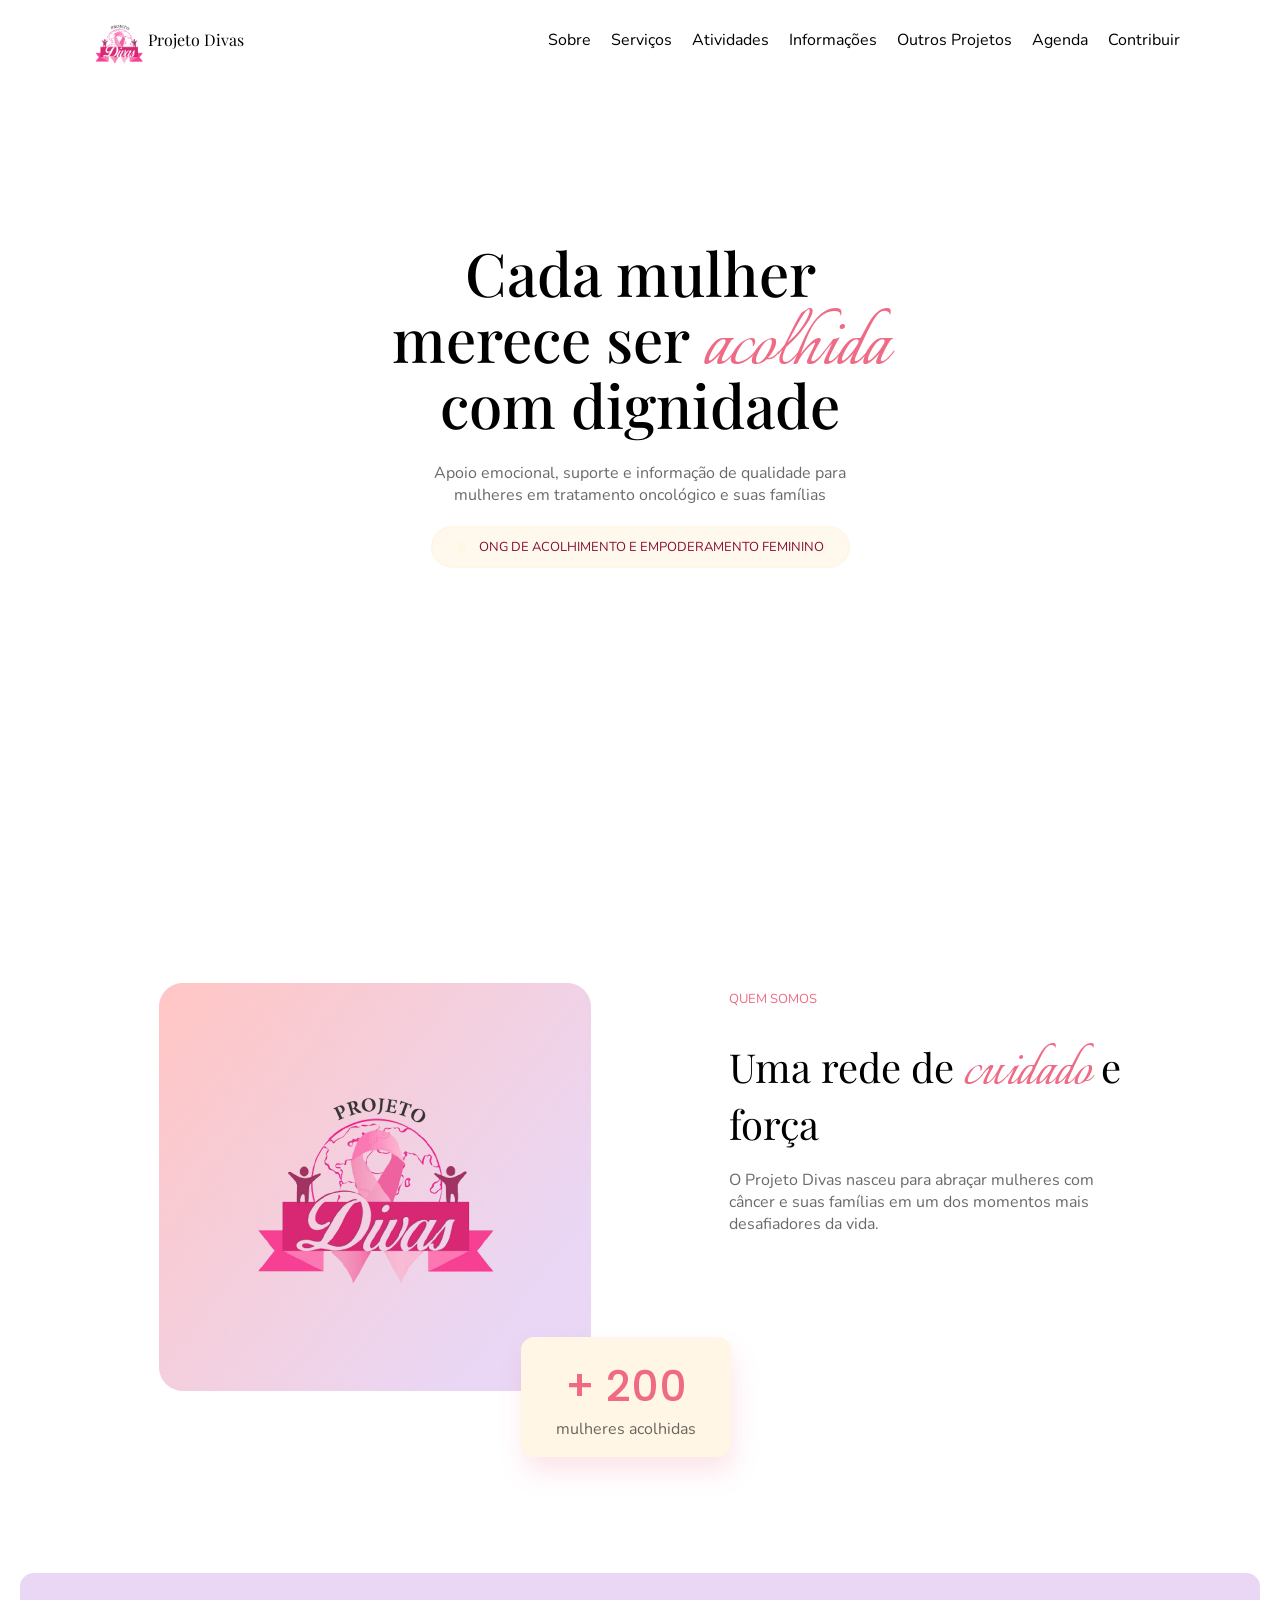
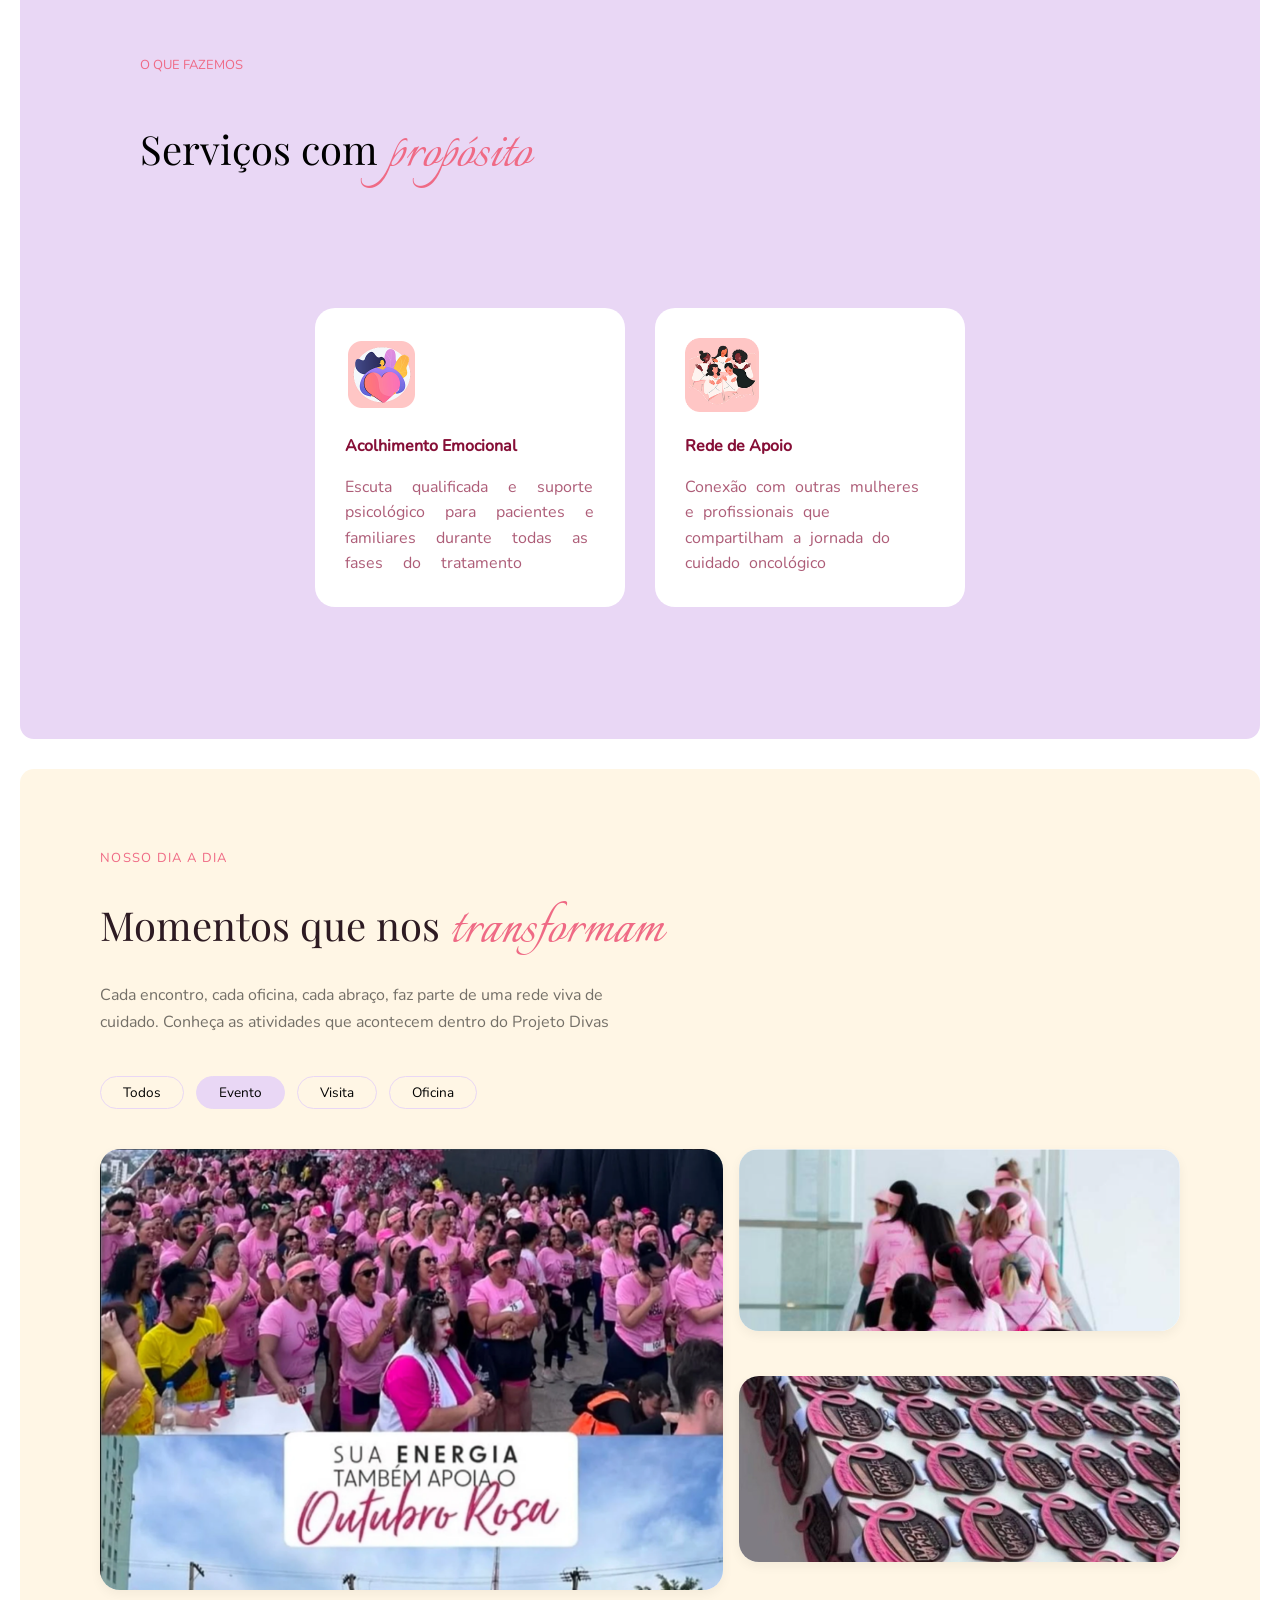
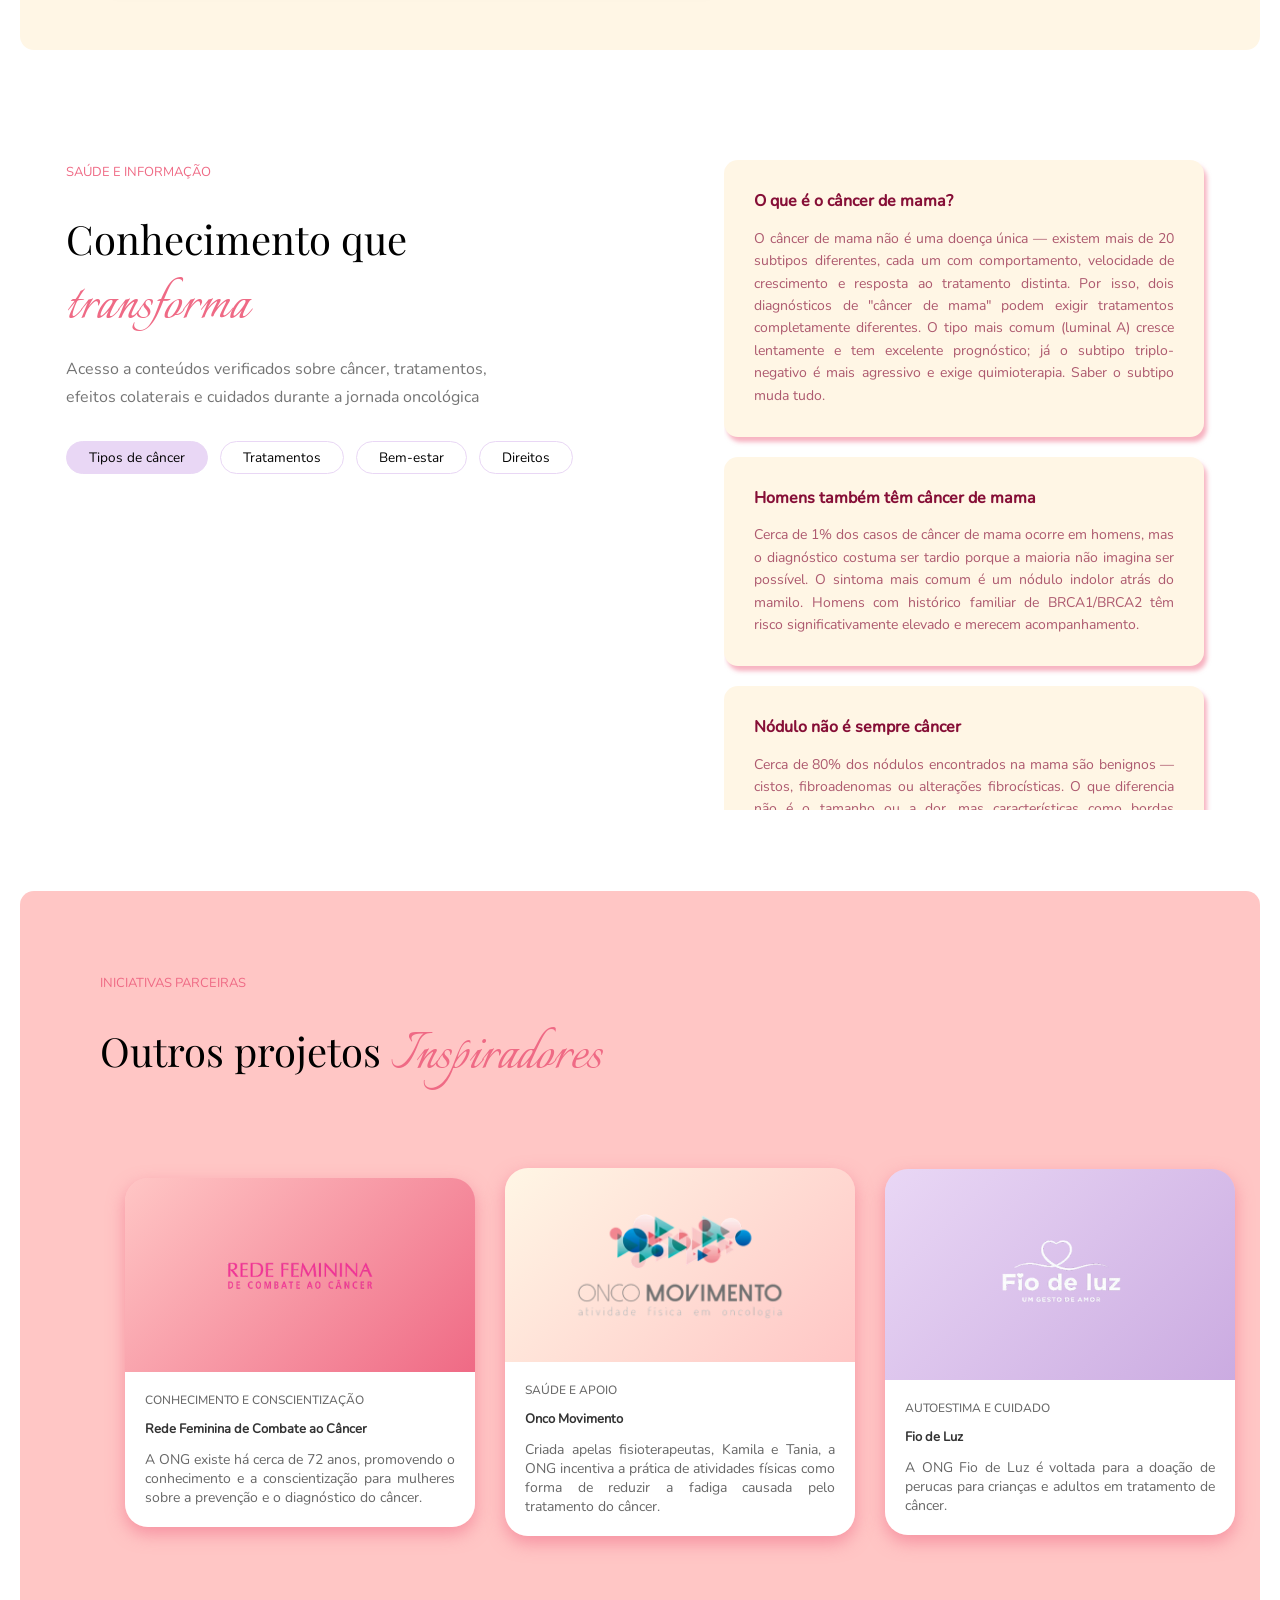
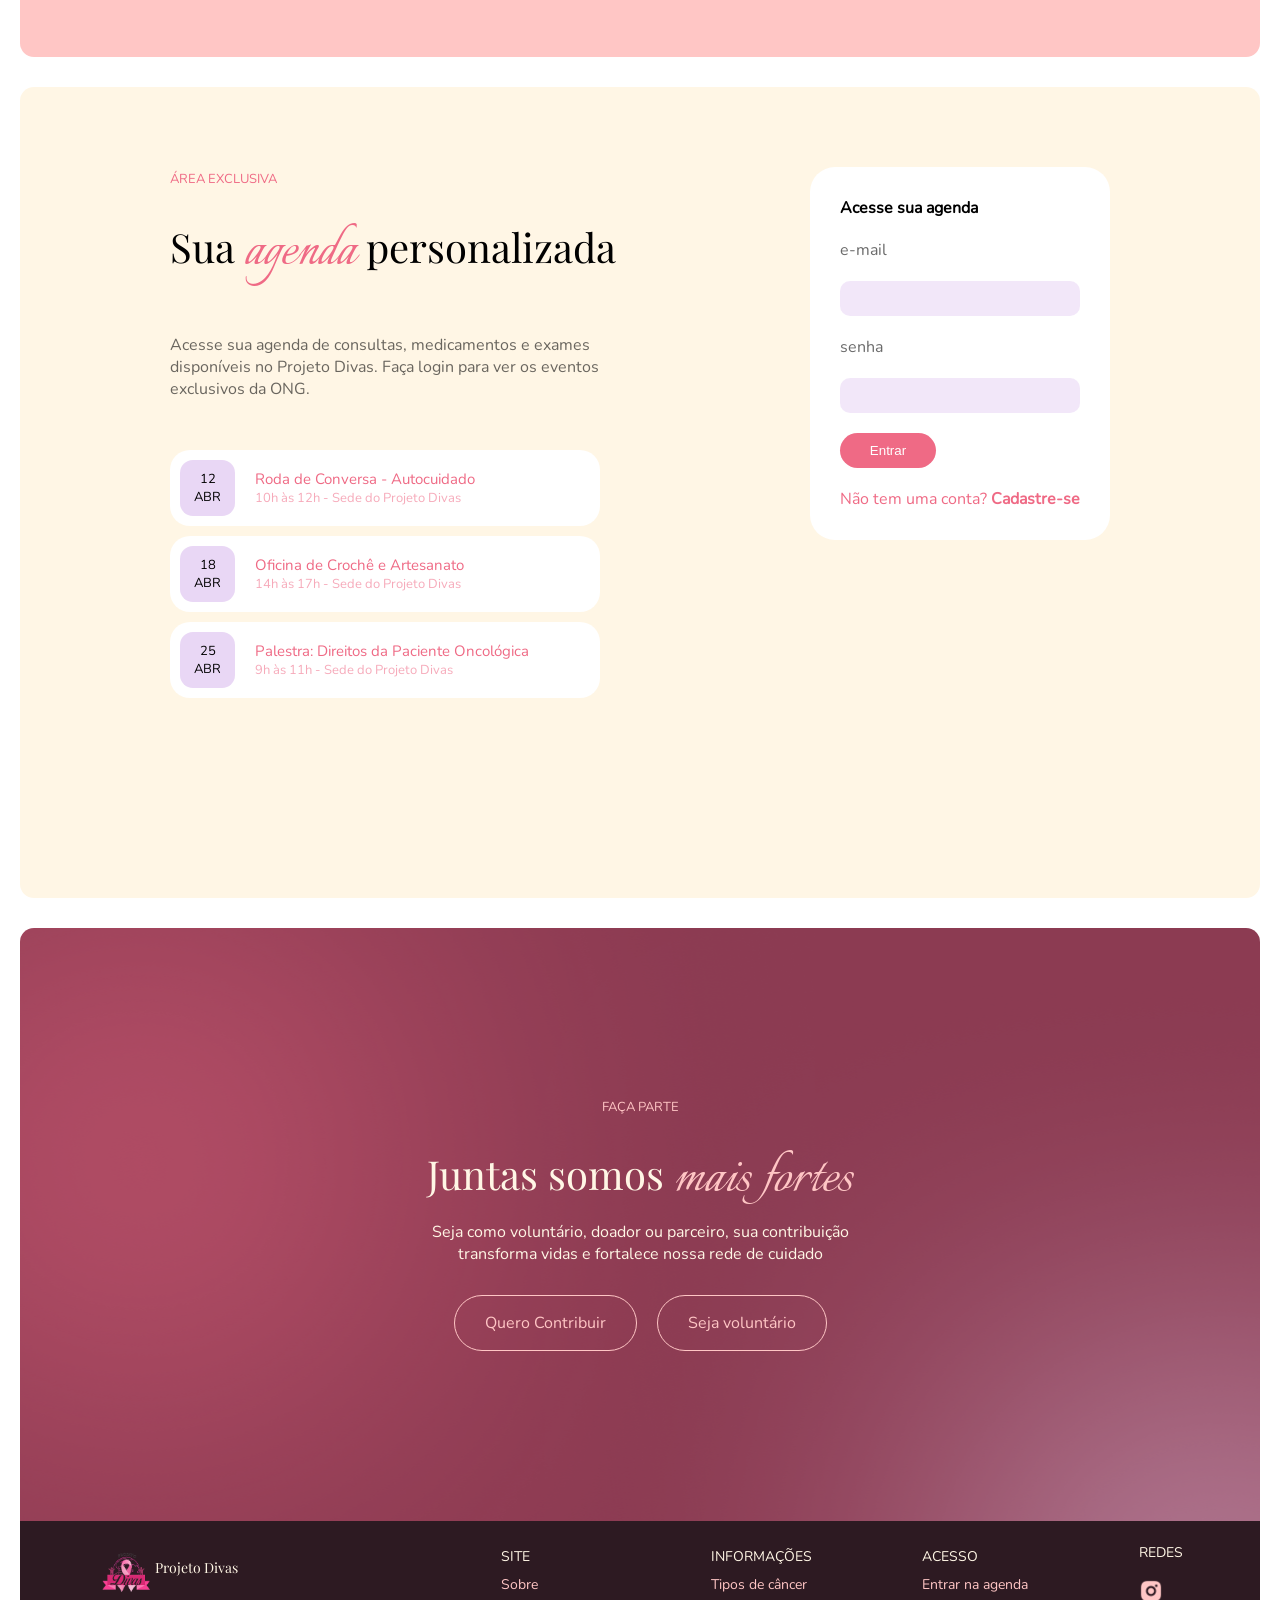
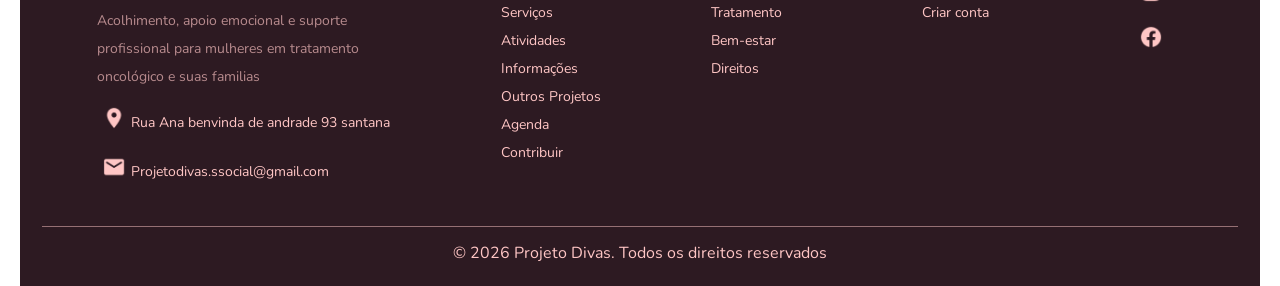
==== admin.html @ e3ee2fd3 "ajustando navegação do admin" ====
<!DOCTYPE html>
<html lang="pt-BR">
<head>
    <meta charset="UTF-8">
    <meta name="viewport" content="width=device-width, initial-scale=1.0">
    <title>Admin - Projeto Divas</title>
    <link rel="stylesheet" href="./css/admin.css">
</head>
<body>
    <div class="admin-container">
        <header>
            <h1>Painel Administrativo</h1>
            <button onclick="AuthMock.logout()">Sair</button>
        </header>
        
        <main>
            <h2>Bem-vindo, Administrador!</h2>
            <p>Área restrita para gestão do Projeto Divas.</p>
            
            <!-- Aqui você vai adicionar as funcionalidades do admin -->
            <div class="admin-cards">
                <div class="card">
                    <h3>Gerenciar Usuários</h3>
                    <p>Visualize e gerencie os pacientes cadastrados</p>
                </div>
                <div class="card">
                    <h3>Agendamentos</h3>
                    <p>Gerencie consultas e exames</p>
                </div>
                <div class="card">
                    <h3>Relatórios</h3>
                    <p>Acompanhe métricas e estatísticas</p>
                </div>
            </div>
        </main>
    </div>

    <!-- Scripts -->
    <script src="./js/auth-mock.js"></script>
    <script>
        // Protege a página (só admin acessa)
        if (!AuthMock.isAdmin()) {
            window.location.href = './index.html';
        }
    </script>
</body>
</html>
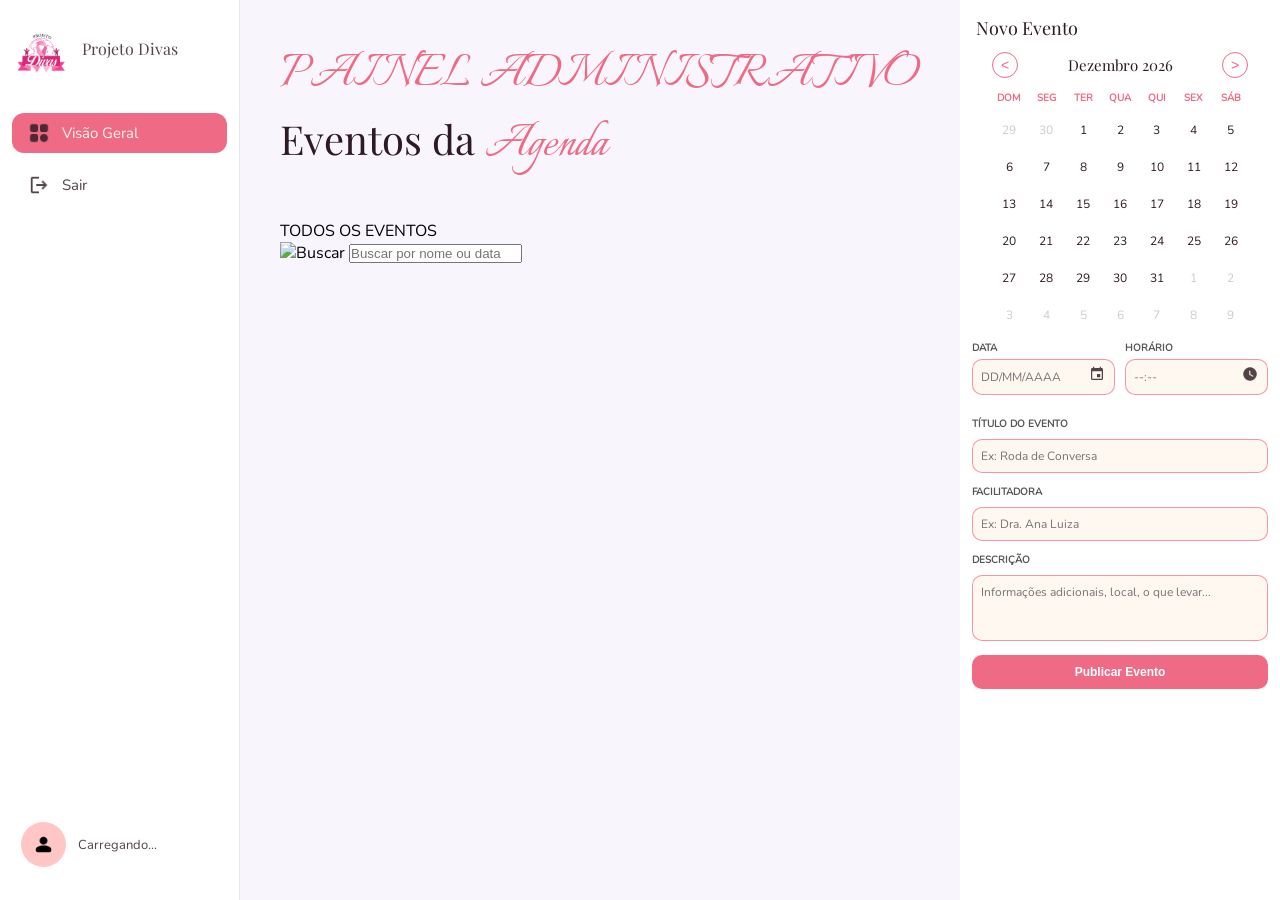
==== commit fa062327: "criando estrutura da página" ====
--- a/admin.html
+++ b/admin.html
@@ -4,44 +4,122 @@
     <meta charset="UTF-8">
     <meta name="viewport" content="width=device-width, initial-scale=1.0">
     <title>Admin - Projeto Divas</title>
+    <link rel="icon" type="image/png" href="./images/logo.png">
     <link rel="stylesheet" href="./css/admin.css">
 </head>
 <body>
-    <div class="admin-container">
-        <header>
-            <h1>Painel Administrativo</h1>
-            <button onclick="AuthMock.logout()">Sair</button>
-        </header>
-        
-        <main>
-            <h2>Bem-vindo, Administrador!</h2>
-            <p>Área restrita para gestão do Projeto Divas.</p>
-            
-            <!-- Aqui você vai adicionar as funcionalidades do admin -->
-            <div class="admin-cards">
-                <div class="card">
-                    <h3>Gerenciar Usuários</h3>
-                    <p>Visualize e gerencie os pacientes cadastrados</p>
-                </div>
-                <div class="card">
-                    <h3>Agendamentos</h3>
-                    <p>Gerencie consultas e exames</p>
-                </div>
-                <div class="card">
-                    <h3>Relatórios</h3>
-                    <p>Acompanhe métricas e estatísticas</p>
+    <div class="dashboard-grid">
+        <!-- SIDEBAR ESQUERDA -->
+        <aside class="sidebar-esq">
+            <div class="sidebar-topo">
+                <div class="logo">
+                    <img src="./images/logo.png" alt="Projeto Divas" />
+                    <span>Projeto Divas</span>
                 </div>
             </div>
+
+            <nav class="menu-navegacao">
+                <a href="#" class="bt-navegacao active" onclick="ativarBotao(event, this)">
+                    <img src="./images/icone-12.png" alt="" />
+                    <span>Visão Geral</span>
+                </a>
+
+                <a href="#" class="bt-navegacao" onclick="fazerLogout(event)">
+                    <img src="./images/icone-8.png" alt="" />
+                    <span>Sair</span>
+                </a>
+            </nav>
+
+            <div class="perfil">
+                <div class="avatar">
+                    <img src="./images/icone-9.png" alt="Avatar" />
+                </div>
+                <span class="nome-paciente" id="nome-sidebar">Carregando...</span>
+            </div>
+        </aside>
+
+        <!-- CONTEÚDO PRINCIPAL -->
+        <main class="conteudo-principal">
+            <!-- Cabeçalho -->
+            <div class="conteudo-superior">
+                <h1>
+                    <span class="titulo-admin">PAINEL ADMINISTRATIVO</span><br>
+                    Eventos da <span class="titulo-cursivo">Agenda</span>
+                </h1>
+            </div>
+
+            <!-- Barra de Busca -->
+            <div class="busca-container">
+                <span class="busca-label">TODOS OS EVENTOS</span>
+                <div class="busca-input-wrapper">
+                    <img src="./images/icone-busca.png" alt="Buscar" class="busca-icone" />
+                    <input type="text" id="busca-eventos" placeholder="Buscar por nome ou data" />
+                </div>
+            </div>
+
+            <!-- TIMELINE DE EVENTOS PUBLICADOS -->
+            <div class="timeline" id="timeline-eventos">
+                <!-- JS vai injetar os cards de eventos aqui -->
+            </div>
         </main>
+
+        <!-- SIDEBAR DIREITA - FORMULÁRIO DE PUBLICAÇÃO -->
+        <aside class="sidebar-dir">
+            <h3 class="titulo">Novo Evento</h3>
+
+            <div class="calendario">
+                <div class="calendario-header">
+                    <button class="btn-navegacao" id="btn-anterior">&lt;</button>
+                    <h3 id="mes-ano">Abril 2026</h3>
+                    <button class="btn-navegacao" id="btn-proximo">&gt;</button>
+                </div>
+
+                <div class="dias-semana">
+                    <span>DOM</span>
+                    <span>SEG</span>
+                    <span>TER</span>
+                    <span>QUA</span>
+                    <span>QUI</span>
+                    <span>SEX</span>
+                    <span>SÁB</span>
+                </div>
+
+                <div class="dias-mes" id="grid-dias"></div>
+            </div>
+
+            <!-- FORMULÁRIO DE PUBLICAÇÃO DE EVENTO -->
+            <form id="form-publicar-evento" class="form-novo-lembrete">
+                <div class="campo-data-hora">
+                    <div class="input-wrapper">
+                        <label>DATA</label>
+                        <input type="text" id="data-input" placeholder="DD/MM/AAAA" readonly required />
+                        <img src="./images/icone-10.png" alt="Calendário" class="icone-input" />
+                    </div>
+
+                    <div class="input-wrapper">
+                        <label>HORÁRIO</label>
+                        <input type="text" id="horario-input" placeholder="--:--" maxlength="5" required />
+                        <img src="./images/icone-11.png" alt="Relógio" class="icone-input" />
+                    </div>
+                </div>
+
+                <label>TÍTULO DO EVENTO</label>
+                <input type="text" id="titulo-input" placeholder="Ex: Roda de Conversa" required />
+
+                <label>FACILITADORA</label>
+                <input type="text" id="facilitadora-input" placeholder="Ex: Dra. Ana Luiza" required />
+
+                <label>DESCRIÇÃO</label>
+                <textarea id="descricao-input" placeholder="Informações adicionais, local, o que levar..." rows="3" required></textarea>
+
+                <button type="submit" class="btn-salvar">Publicar Evento</button>
+            </form>
+        </aside>
     </div>
 
-    <!-- Scripts -->
+    <!-- SCRIPTS -->
     <script src="./js/auth-mock.js"></script>
-    <script>
-        // Protege a página (só admin acessa)
-        if (!AuthMock.isAdmin()) {
-            window.location.href = './index.html';
-        }
-    </script>
+    <script src="./js/calendario.js"></script>
+    <script src="./js/admin.js"></script>
 </body>
 </html>
--- a/css/admin.css
+++ b/css/admin.css
@@ -0,0 +1,700 @@
+/* =========================================
+   1. CONFIGURAÇÕES GERAIS E FONTES
+   ========================================= */
+
+@font-face {
+  font-family: "Nunito";
+  src: url("../fonts/Nunito-Regular.ttf");
+}
+
+@font-face {
+  font-family: "Nunito-Medium";
+  src: url("../fonts/Nunito-Medium.ttf");
+}
+
+@font-face {
+  font-family: "PlayfairDisplay";
+  src: url("../fonts/PlayfairDisplay-Regular.ttf");
+}
+
+@font-face {
+  font-family: "PlayfairDisplay - Medium";
+  src: url("../fonts/PlayfairDisplay-Medium.ttf");
+}
+
+@font-face {
+  font-family: "Italianno";
+  src: url("../fonts/Italianno-Regular.ttf");
+}
+
+@font-face {
+  font-family: "Poppins";
+  src: url("../fonts/Poppins-Medium.ttf");
+}
+
+* {
+  margin: 0px;
+  padding: 0px;
+  box-sizing: border-box;
+}
+
+/* Chrome, Edge e Safari */
+::-webkit-scrollbar {
+  width: 6px; /* Barra bem fininha */
+}
+
+/*Esconde o fundo/trilho da barra */
+::-webkit-scrollbar-track {
+  background: transparent !important;
+  border: none !important;
+}
+
+/*Estiliza a barrinha (Thumb) */
+::-webkit-scrollbar-thumb {
+  background-color: rgb(204, 204, 204); 
+  border-radius: 20px;      
+  border: 3px solid transparent; 
+  background-clip: content-box; 
+}
+
+/*Opcional: Efeito ao passar o mouse */
+::-webkit-scrollbar-thumb:hover {
+  background-color: #ef6a85;
+}
+
+/*Esconde as setinhas nas pontas (caso apareçam) */
+::-webkit-scrollbar-button {
+  display: none;
+  height: 0;
+  width: 0;
+}
+
+/*Define uma largura fixa para a barra não ficar fina demais */
+::-webkit-scrollbar {
+  width: 10px; /* Espaço total da área da barra */
+}
+
+body {
+  font-family: "Nunito", sans-serif;
+}
+
+/* =========================================
+   2. AJUSTE DASHBOARD
+   ========================================= */
+
+.dashboard-grid {
+  display: grid;
+  /* Esquerda fixa | Centro flexível | Direita fixa */
+  grid-template-columns: 240px 1fr 320px;
+
+  height: 100dvh; /* 100% da altura da viewport (melhor que 100vh no mobile) */
+  width: 100%;
+  overflow: hidden; /* Impede que a página inteira role */
+}
+
+.conteudo-principal {
+  background-color: rgba(233, 215, 245, 0.59);
+}
+
+/* =========================================
+   3. MENU LATERAL
+   ========================================= */
+
+.sidebar-esq {
+  background-color: #ffffff;
+  border-right: 1px solid #e5e7eb;
+  display: flex;
+  flex-direction: column;
+  padding: 24px 12px;
+
+  justify-content: space-between;
+  height: 100vh; /* Altura total da tela */
+  position: sticky;
+  top: 0;
+
+  .sidebar-topo {
+    margin-bottom: 40px;
+  }
+
+  .logo {
+    display: flex;
+    align-items: center;
+    gap: 12px;
+
+    img {
+      width: 58px;
+      height: 49px;
+    }
+
+    span {
+      color: rgba(45, 26, 34, 0.82);
+      font-family: "PlayfairDisplay", sans-serif;
+    }
+  }
+}
+
+.menu-navegacao {
+  display: flex;
+  flex-direction: column;
+  gap: 12px; /* Espaço entre os botões */
+  flex: 1; /* Ocupa o espaço disponível */
+}
+
+.bt-navegacao {
+  display: flex;
+  align-items: center;
+  gap: 12px; /* Espaço entre ícone e texto */
+  padding: 9px 16px;
+  border-radius: 12px;
+  text-decoration: none;
+  color: rgba(45, 26, 34, 0.82);
+  font-size: 15px;
+  transition: all 0.3s ease;
+  cursor: pointer;
+
+   outline: none;
+  border: none;
+
+  &:hover {
+    background-color: rgba(239, 106, 133, 0.1);
+    span {
+      color: #ef6a85;
+    }
+  }
+
+  &.active {
+    background-color: #ef6a85; /* Rosa claro */
+    color: #fff6e5;
+    border: none;
+    outline: none;
+  }
+
+  img {
+    width: 22px;
+    height: 22px;
+  }
+}
+
+
+.perfil {
+  display: flex;
+  align-items: center;
+  gap: 12px;
+  padding: 9px;
+  width: 205px;
+  border-radius: 12px;
+  margin-top: auto;
+  text-decoration: none; /* Remove sublinhado do link */
+  cursor: pointer;
+  transition: all 0.3s ease;
+
+  &:hover {
+    background-color: rgba(239, 106, 133, 0.1);
+
+    .nome-paciente {
+      color: #ef6a85; /* Muda cor do texto no hover */
+    }
+  }
+
+  .avatar {
+    width: 45px;
+    height: 45px;
+    border-radius: 50%;
+    background-color: #ffc6c5;
+    display: flex;
+    align-items: center;
+    justify-content: center;
+    flex-shrink: 0;
+
+    img {
+      width: 23px;
+      height: 23px;
+      border-radius: 50%;
+      object-fit: cover;
+    }
+  }
+
+  .nome-paciente {
+    color: rgba(45, 26, 34, 0.82);
+    font-size: 13px;
+    font-weight: 500;
+    text-decoration: none;
+    transition: color 0.3s;
+  }
+}
+
+/* =========================================
+   4. CALENDÁRIO E FORMULÁRIO
+   ========================================= */
+
+.titulo {
+  font-family: "PlayfairDisplay";
+  color: #2d1a22;
+  font-weight: normal;
+  font-size: 18px;
+  padding: 16px 16px 0 16px;
+}
+
+.calendario {
+  max-width: 280px;
+  margin-left: 20px;
+  margin-bottom: 5px;
+  padding: 12px 12px 0 12px;
+  font-family: "Nunito", sans-serif;
+  background: #fff;
+  border-radius: 16px;
+}
+
+.calendario-header {
+  display: flex;
+  justify-content: space-between;
+  align-items: center;
+  margin-bottom: 13px;
+}
+
+.calendario-header h3 {
+  font-family: "PlayfairDisplay", serif;
+  font-size: 15px;
+  font-weight: 400;
+  color: #2d1a22;
+}
+
+.btn-navegacao {
+  width: 26px;
+  height: 26px;
+  border: 1px solid #ef6a85;
+  border-radius: 50%;
+  background: transparent;
+  color: #ef6a85;
+  font-size: 14px;
+  cursor: pointer;
+  display: flex;
+  align-items: center;
+  justify-content: center;
+  transition: all 0.3s ease;
+}
+
+.btn-navegacao:hover {
+  background-color: #ef6a85;
+  color: #fff;
+}
+
+.dias-semana {
+  display: grid;
+  grid-template-columns: repeat(7, 1fr);
+  gap: 2px;
+  margin-bottom: 8px;
+}
+
+.dias-semana span {
+  text-align: center;
+  font-size: 10px;
+  font-weight: 600;
+  color: #ef6a85;
+  text-transform: uppercase;
+}
+
+.dias-mes {
+  display: grid;
+  grid-template-columns: repeat(7, 1fr);
+  gap: 2px;
+}
+
+.dias-mes .dia {
+  aspect-ratio: 1;
+  display: flex;
+  flex-direction: column;
+  align-items: center;
+  justify-content: center;
+  font-size: 12px;
+  color: #2d1a22;
+  cursor: pointer;
+  border-radius: 4px;
+  transition: all 0.3s ease;
+  position: relative;
+}
+
+.dias-mes .dia:hover:not(.outro-mes):not(.selecionado) {
+  background-color: #fff6e5;
+}
+
+.dias-mes .outro-mes {
+  color: #ccc;
+  cursor: default;
+}
+
+.dias-mes .selecionado {
+  background-color: #ef6a85;
+  color: #fff;
+  border-radius: 4px;
+}
+
+.dias-mes .selecionado .ponto {
+  width: 2px;
+  height: 2px;
+  background-color: #fff;
+  border-radius: 50%;
+  margin-top: 1px;
+}
+
+/* =========================================
+   INPUTS DATA E HORA
+   ========================================= */
+
+.campo-data-hora {
+  display: grid;
+  grid-template-columns: 1fr 1fr;
+  gap: 10px;
+  margin-bottom: 10px;
+}
+
+.input-wrapper {
+  position: relative;
+  width: 100%;
+}
+
+.input-wrapper label {
+  font-size: 10px;
+  font-weight: 600;
+  color: #555;
+  display: block;
+  margin-bottom: 4px;
+}
+
+.input-wrapper input {
+  width: 100%;
+  height: 36px;
+  padding: 8px 32px 8px 10px;
+  border: 0.5px solid rgba(239, 106, 133, 0.69);
+  border-radius: 10px;
+  background-color: #fff8f0;
+  font-family: "Nunito", sans-serif;
+  font-size: 12px;
+  color: #333;
+  outline: none;
+  cursor: pointer;
+}
+
+.icone-input {
+  position: absolute;
+  right: 10px;
+  top: calc(
+    50% + 8px
+  ); /* Ajuste fino: 50% do input + metade da altura do label */
+  transform: translateY(-50%);
+  width: 16px;
+  height: 16px;
+  pointer-events: none;
+}
+
+/* =========================================
+   FORMULÁRIO COMPACTO
+   ========================================= */
+
+.form-novo-lembrete {
+  display: flex;
+  flex-direction: column;
+  gap: 8px;
+  padding: 0 12px 12px 12px;
+  background: #fff;
+}
+
+.form-novo-lembrete label {
+  font-size: 10px;
+  font-weight: 600;
+  color: #555;
+  margin-top: 4px;
+}
+
+.form-novo-lembrete input,
+.form-novo-lembrete textarea {
+  padding: 8px 8px;
+  border: 0.5px solid rgba(239, 106, 133, 0.69);
+  border-radius: 10px;
+  background: #fff8f0;
+  font-family: "Nunito", sans-serif;
+  font-size: 12px;
+  outline: none;
+}
+
+.form-novo-lembrete textarea {
+  resize: none;
+  min-height: 50px;
+  text-align: left;
+}
+
+.etiquetas-container {
+  display: flex;
+  gap: 24px;
+  flex-wrap: wrap;
+}
+
+.etiqueta-btn {
+  padding: 6px 18px;
+  border: 0.5px solid rgba(239, 106, 133, 0.73);
+  border-radius: 14px;
+  background: #fff8f0;
+  cursor: pointer;
+  font-size: 11px;
+  color: #555;
+  transition: all 0.2s;
+}
+
+.etiqueta-btn.active {
+  background: #ef6a85;
+  color: #fff;
+  border-color: #ef6a85;
+}
+
+.btn-salvar {
+  margin-top: 6px;
+  padding: 10px;
+  background: #ef6a85;
+  color: #fff;
+  border: none;
+  border-radius: 10px;
+  font-weight: 600;
+  font-size: 12px;
+  cursor: pointer;
+  transition: background 0.3s;
+}
+
+.btn-salvar:hover {
+  background: #d45a75;
+}
+
+/* =========================================
+   6. CONTAINER PRINCIPAL
+   ========================================= */
+.conteudo-principal {
+  background-color: #f8f5fc; /* Fundo lilás bem clarinho */
+  padding: 40px;
+  height: 100vh;
+  overflow-y: auto;
+  position: relative; /* Importante para a linha do tempo */
+}
+
+.conteudo-superior {
+  margin-bottom: 40px;
+  display: flex;
+  justify-content: space-between;
+  align-items: center;
+}
+
+.conteudo-superior h1 {
+  font-family: "PlayfairDisplay", serif;
+  font-size: 40px;
+  color: #2d1a22;
+  font-weight: 400;
+
+  span {
+    font-family: "Italianno";
+    color: #ef6a85;
+    font-size: 56px;
+  }
+
+  img {
+    width: 34px;
+  }
+}
+
+.conteudo-superior span {
+  font-size: 14px;
+  color: #2d1a22;
+  text-align: right;
+}
+
+/* --- A LINHA DO TEMPO --- */
+.timeline {
+  position: relative;
+  padding-left: 40px; /* Espaço para os ícones e a linha */
+}
+
+/* A linha vertical rosa */
+.timeline::before {
+  content: "";
+  position: absolute;
+  left: 15px; /* Posição da linha */
+  top: 10px;
+  bottom: 0;
+  width: 2px;
+  background-color: #ef6a85;
+  opacity: 0.3; /* Transparente para não pesar */
+}
+
+/* --- ESTILO DOS CARDS (Lembretes) --- */
+.lembrete-item {
+  display: flex;
+  align-items: flex-start; /* Alinha o ícone no topo do card */
+  margin-bottom: 30px;
+  position: relative;
+  animation: surgir 0.5s ease; /* Animação suave ao criar */
+}
+
+@keyframes surgir {
+  from {
+    opacity: 0;
+    transform: translateY(20px);
+  }
+  to {
+    opacity: 1;
+    transform: translateY(0);
+  }
+}
+
+/* O ÍCONE REDONDO NA LINHA */
+.icone-timeline {
+  position: absolute;
+  left: -40px; /* Puxa o ícone para ficar em cima da linha */
+  width: 32px;
+  height: 32px;
+  border-radius: 50%;
+  background-color: #fff;
+  display: flex;
+  align-items: center;
+  justify-content: center;
+  font-size: 16px;
+  border: 2px solid #ef6a85;
+  z-index: 2;
+}
+
+/* Cores específicas para os ícones */
+.icone-timeline.medicacao {
+  background-color: #ef6a85;
+  border-color: #ef6a85;
+  color: #fff;
+  img {
+    width: 18px;
+    height: 18px;
+  }
+}
+
+.icone-timeline.consulta {
+  background-color: #e9d7f5;
+  border-color: #e9d7f5;
+  color: #860f37;
+  img {
+    width: 18px;
+    height: 18px;
+  }
+}
+.icone-timeline.exame {
+  background-color: #fff6e5;
+  border-color: #fff6e5;
+  color: #860f37;
+  img {
+    width: 18px;
+    height: 18px;
+  }
+}
+
+/* O CARD BRANCO */
+.card-lembrete {
+  background: #fff;
+  padding: 20px;
+  border-radius: 16px;
+  box-shadow: 0 4px 15px rgba(0, 0, 0, 0.05);
+  width: 100%;
+  max-width: 600px;
+  position: relative;
+  border: 1px solid rgba(239, 106, 133, 0.1);
+}
+
+/* Cabeçalho do card (Hora + Etiqueta) */
+.card-header {
+  display: flex;
+  justify-content: space-between;
+  align-items: center;
+  margin-bottom: 8px;
+}
+
+.card-hora {
+  font-size: 13px;
+  color: #860f37;
+  font-weight: 600;
+}
+
+/* Etiquetas (Pills coloridas) */
+.etiqueta {
+  padding: 4px 12px;
+  border-radius: 20px;
+  font-size: 11px;
+  font-weight: 600;
+  text-transform: uppercase;
+  letter-spacing: 0.5px;
+}
+
+.etiqueta.medicacao {
+  background-color: #ef6a85;
+  color: #fff6e5;
+}
+.etiqueta.consulta {
+  background-color: #e9d7f5;
+  color: #860f37;
+}
+.etiqueta.exame {
+  background-color: #fff6e5;
+  color: #ef6a85;
+}
+.etiqueta.evento {
+  background-color: #860f37;
+  color: #fff6e5;
+}
+
+.card-titulo {
+  font-size: 16px;
+  font-weight: 600;
+  color: #2d1a22;
+  margin: 0 0 6px 0;
+}
+
+.card-descricao {
+  font-size: 14px;
+  color: #666;
+  line-height: 1.5;
+  margin: 0;
+}
+
+.btn-excluir {
+  margin: 12px 10px;
+  padding: 6px 12px;
+  background: transparent;
+  color: #860f37;
+  border: none;
+  border-radius: 6px;
+  cursor: pointer;
+  font-size: 11px;
+  font-weight: 600;
+  transition: background 0.3s;
+
+  display: inline-flex;
+  align-items: center;
+  gap: 6px; /* Espaço entre ícone e texto */
+
+  img {
+    width: 15px;
+    height: 15px;
+    object-fit: contain;
+    display: block; /* Remove espaço extra */
+  }
+}
+
+.btn-excluir:hover {
+  background: #860f37;
+  color: #fff6e5;
+}
+
+.card-data {
+  display: inline-flex;
+  align-items: center;
+  gap: 6px; /* Espaço entre a imagem e a data */
+  color: #666;
+  font-size: 12px;
+
+  img {
+    width: 14px;
+    height: 14px;
+    object-fit: contain;
+    display: block;
+  }
+}
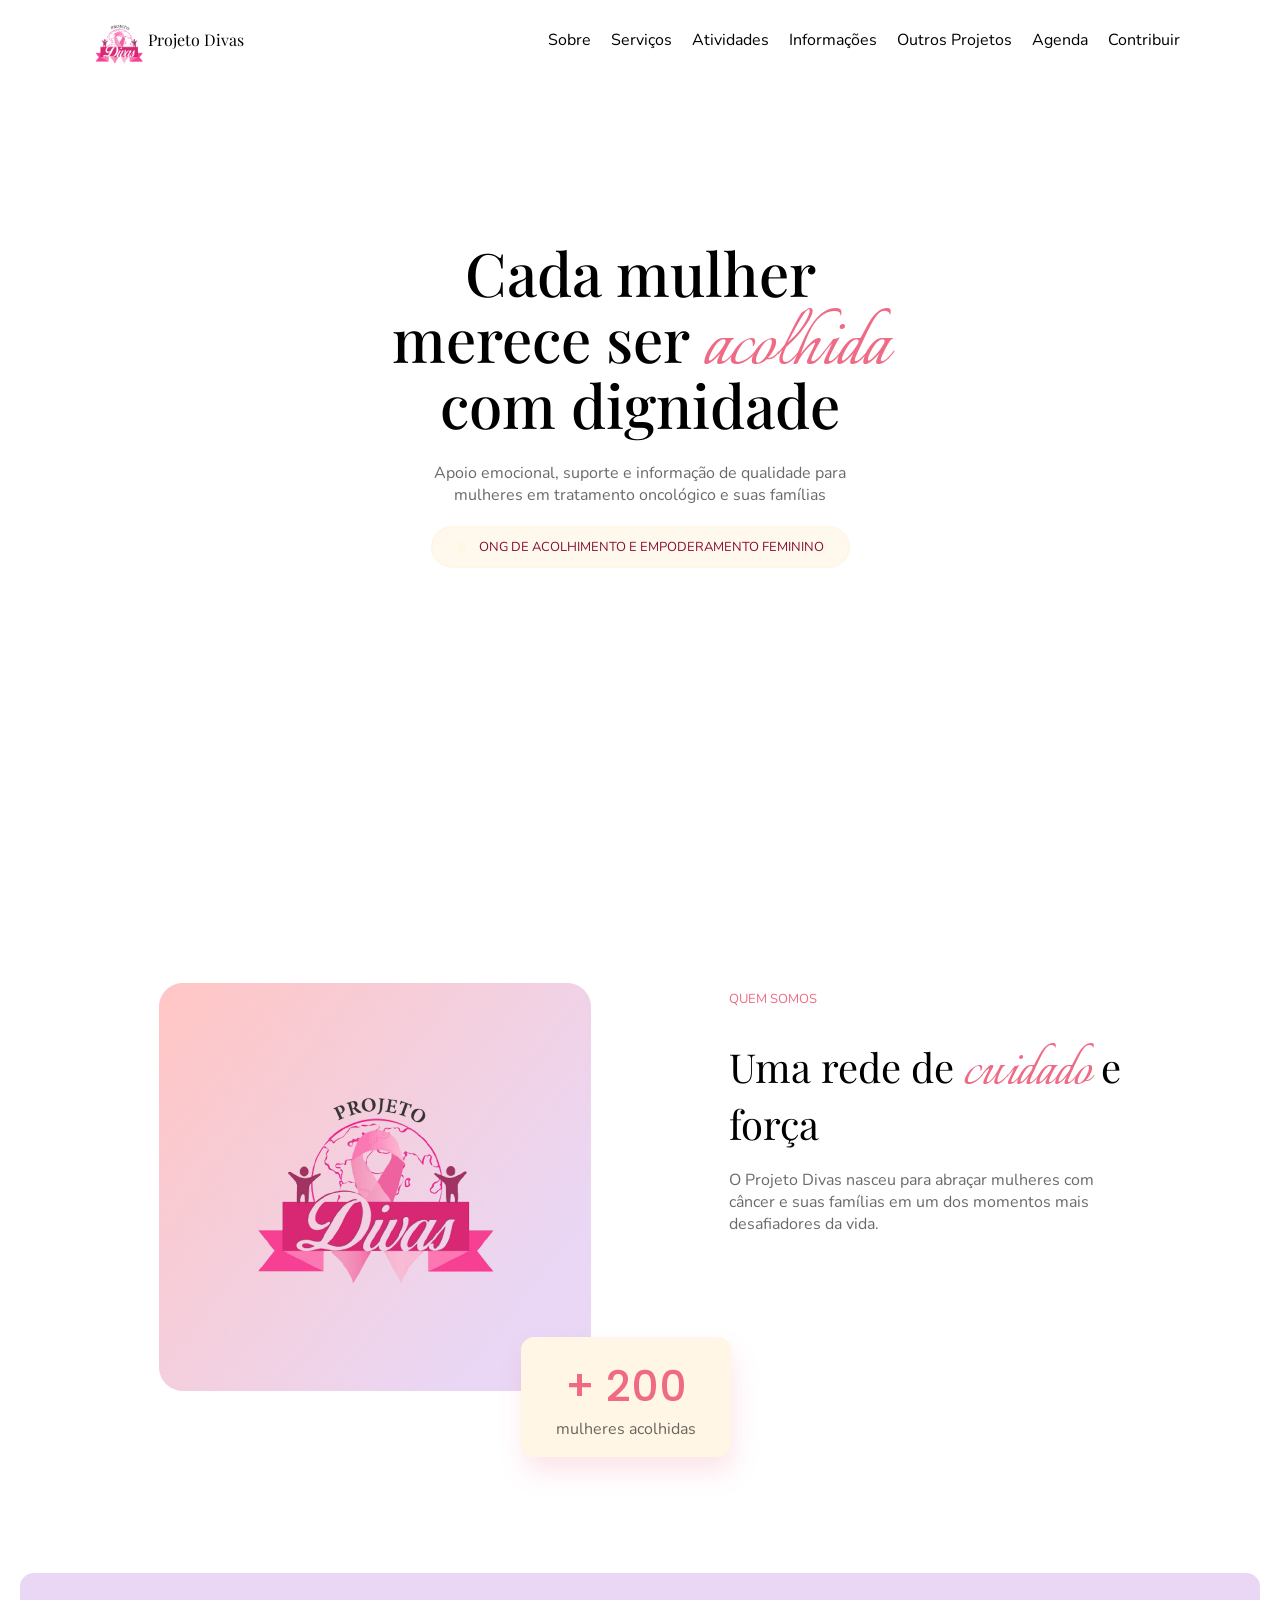
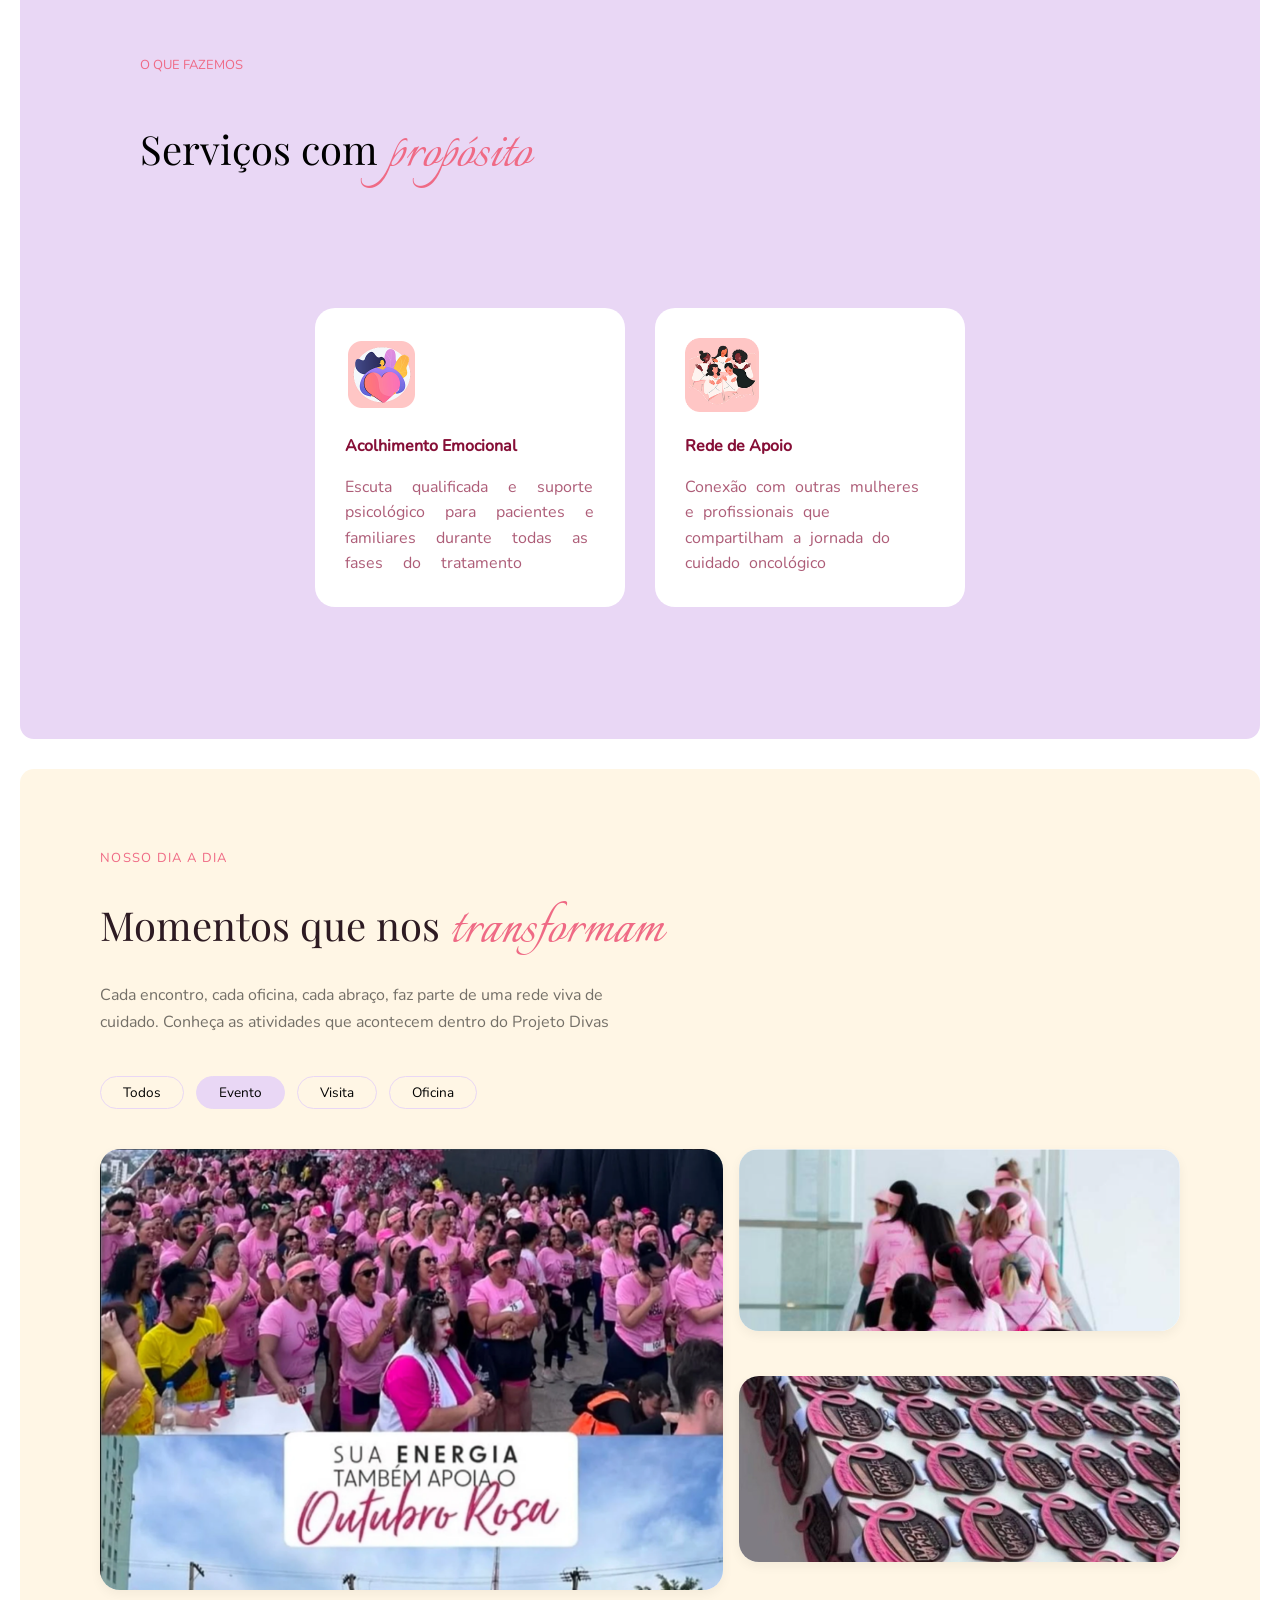
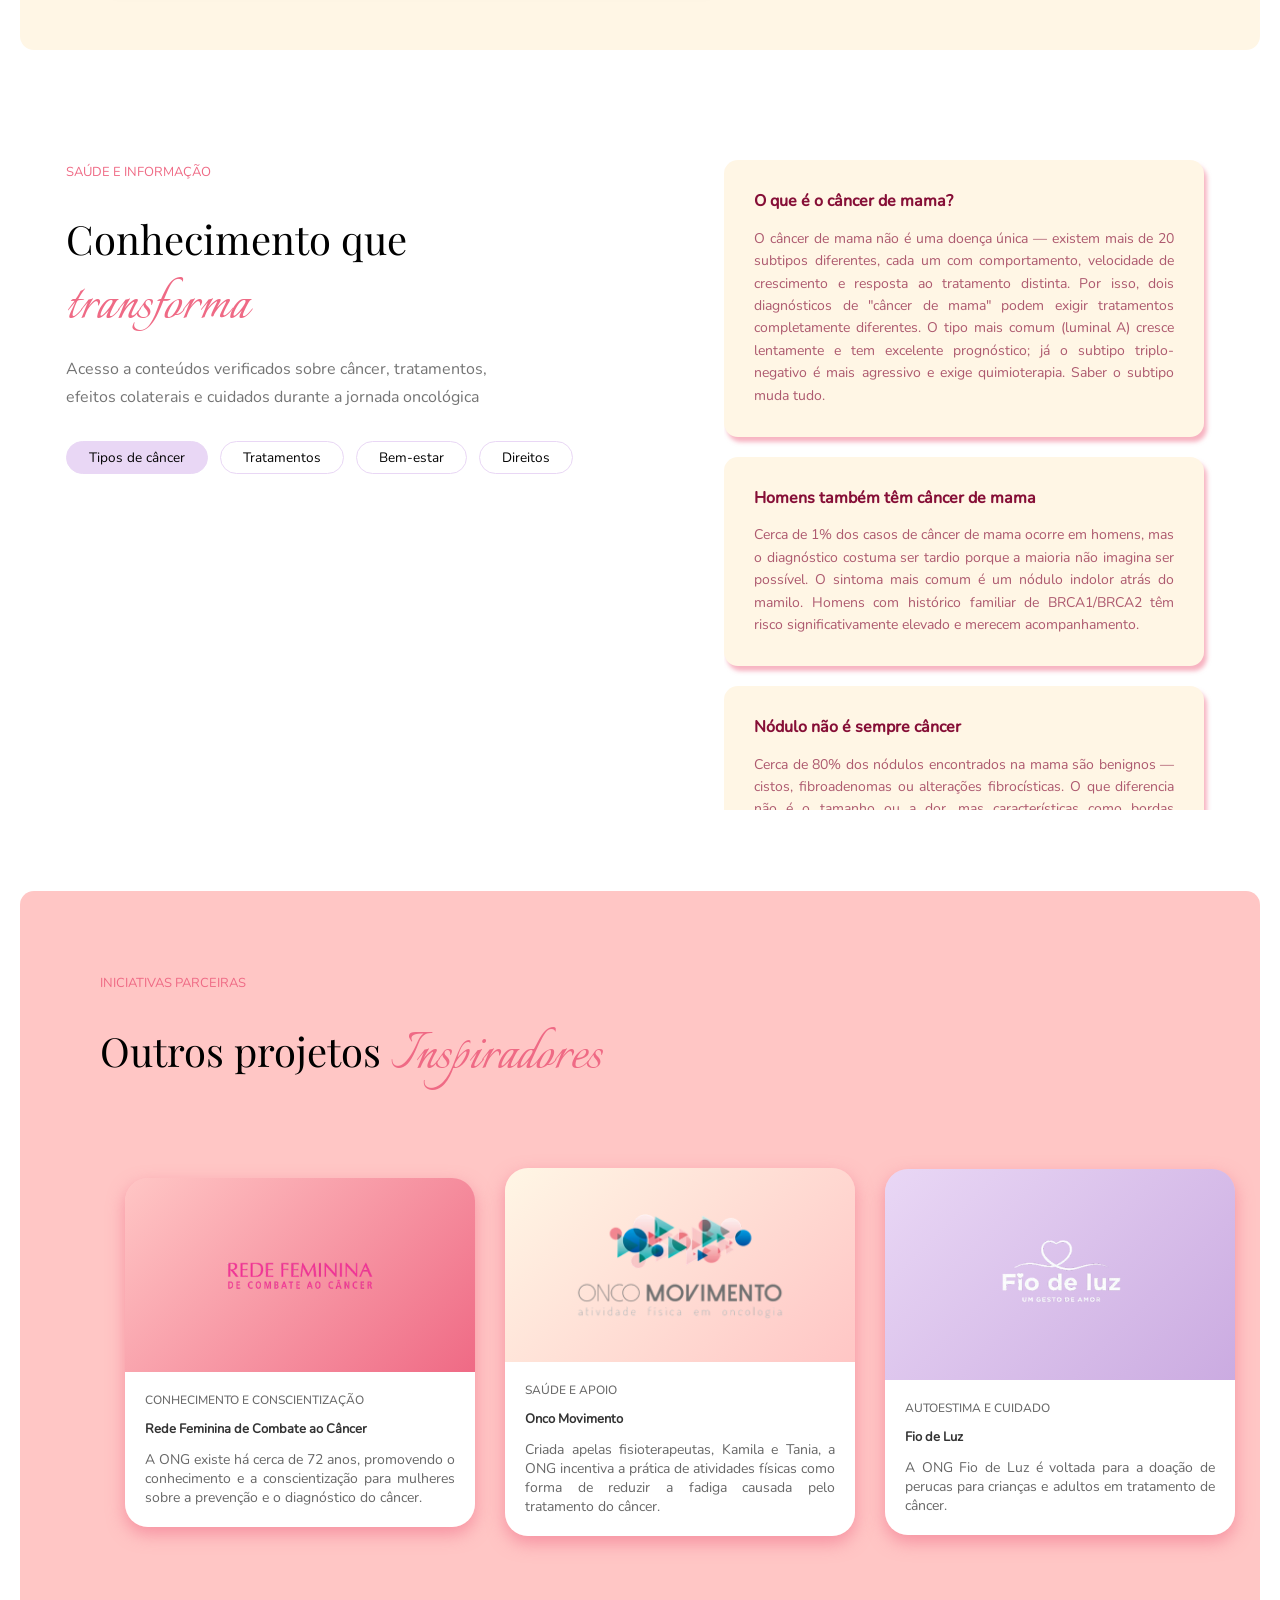
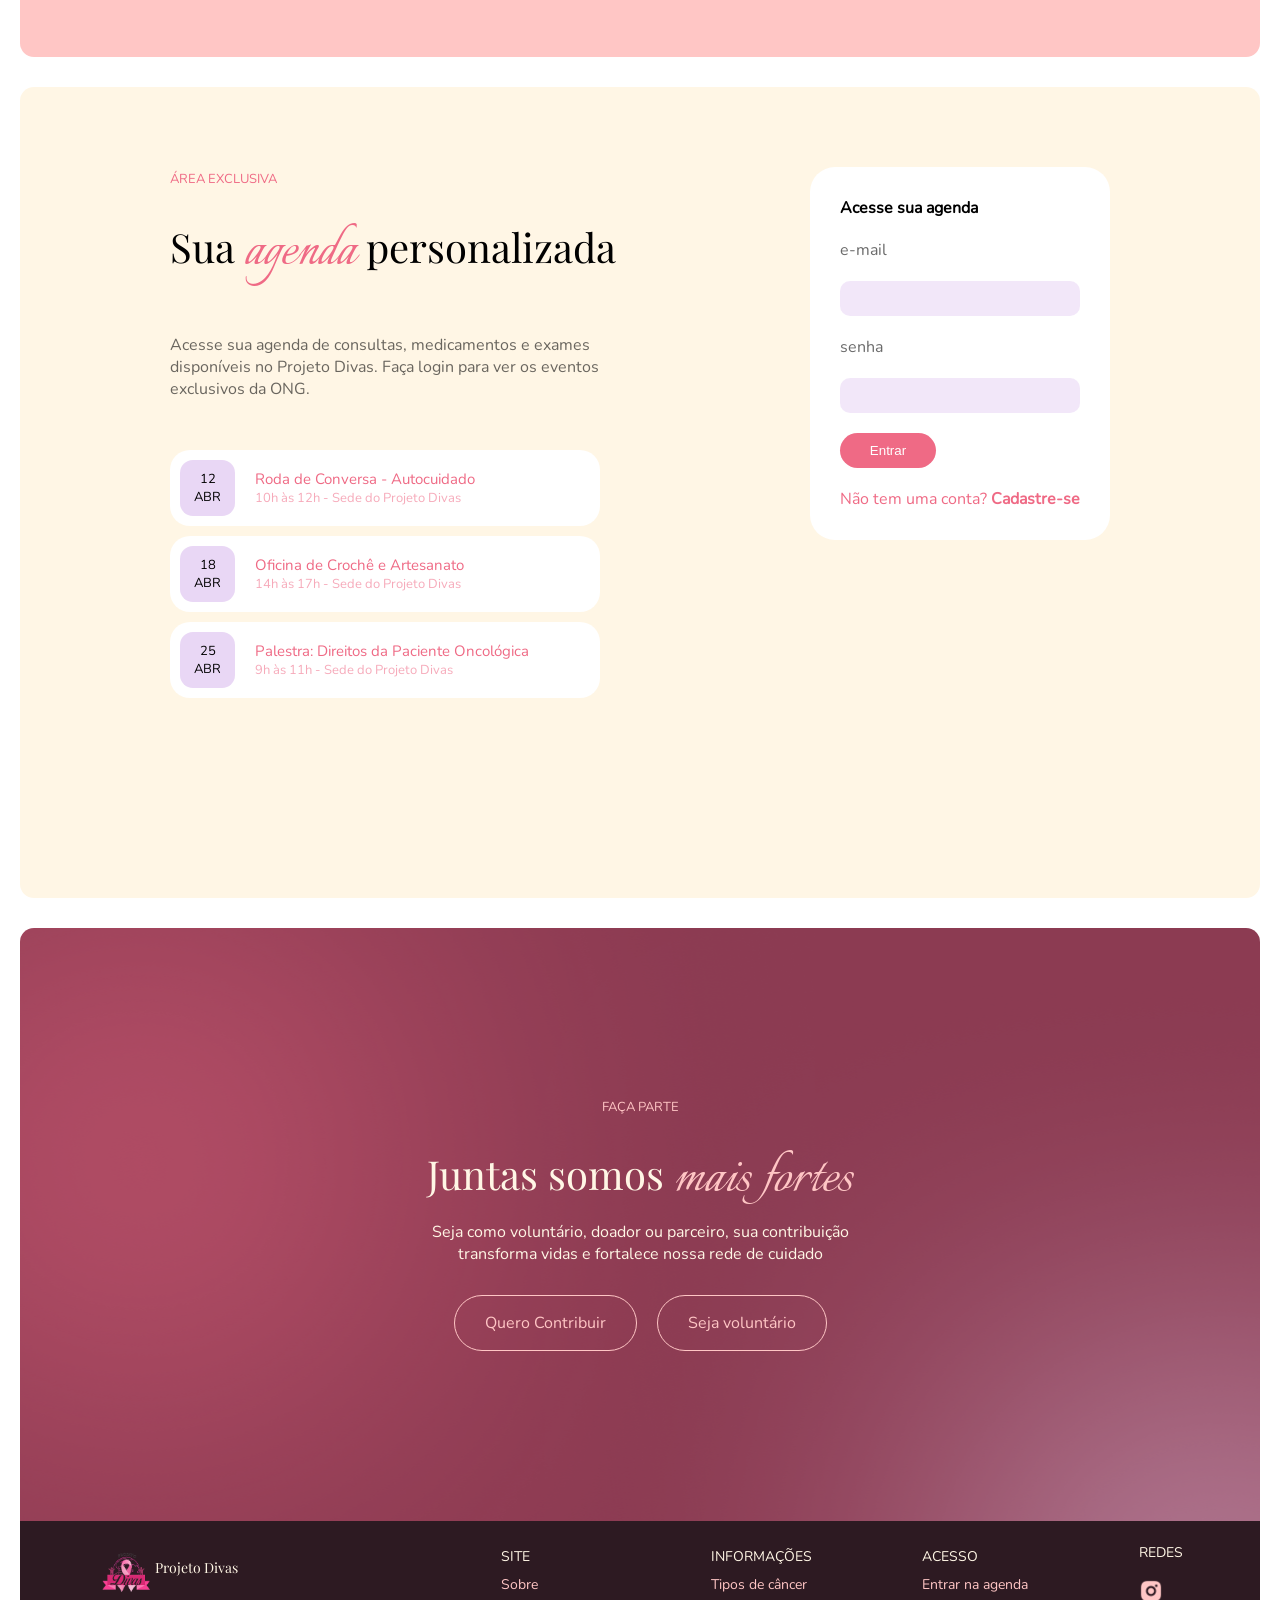
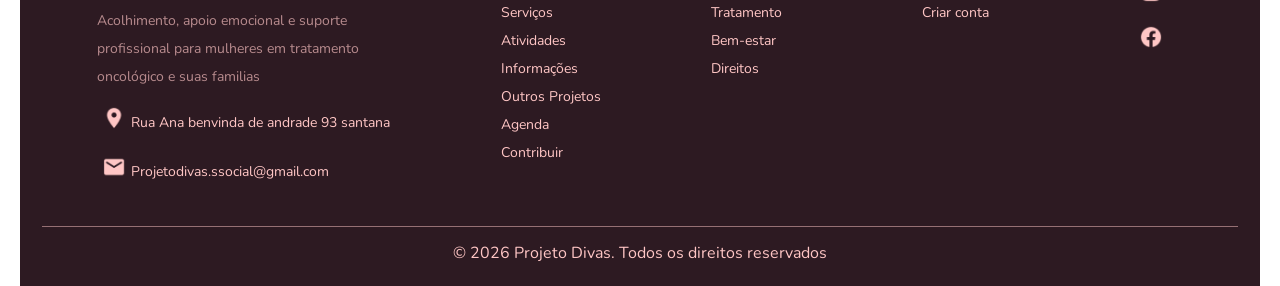
==== commit ed8df5ee: "estilizando a página" ====
--- a/admin.html
+++ b/admin.html
@@ -43,7 +43,8 @@
             <!-- Cabeçalho -->
             <div class="conteudo-superior">
                 <h1>
-                    <span class="titulo-admin">PAINEL ADMINISTRATIVO</span><br>
+                    <span class="titulo-admin">PAINEL ADMINISTRATIVO</span>
+                    <br>
                     Eventos da <span class="titulo-cursivo">Agenda</span>
                 </h1>
             </div>
@@ -52,7 +53,7 @@
             <div class="busca-container">
                 <span class="busca-label">TODOS OS EVENTOS</span>
                 <div class="busca-input-wrapper">
-                    <img src="./images/icone-busca.png" alt="Buscar" class="busca-icone" />
+                    <img src="./images/icone-23.png" alt="Buscar" class="busca-icone" />
                     <input type="text" id="busca-eventos" placeholder="Buscar por nome ou data" />
                 </div>
             </div>
@@ -110,7 +111,7 @@
                 <input type="text" id="facilitadora-input" placeholder="Ex: Dra. Ana Luiza" required />
 
                 <label>DESCRIÇÃO</label>
-                <textarea id="descricao-input" placeholder="Informações adicionais, local, o que levar..." rows="3" required></textarea>
+                <textarea id="descricao-input" placeholder="" rows="3" required></textarea>
 
                 <button type="submit" class="btn-salvar">Publicar Evento</button>
             </form>
--- a/css/admin.css
+++ b/css/admin.css
@@ -18,7 +18,7 @@
 }
 
 @font-face {
-  font-family: "PlayfairDisplay - Medium";
+  font-family: "PlayfairDisplay-Medium";
   src: url("../fonts/PlayfairDisplay-Medium.ttf");
 }
 
@@ -33,502 +33,272 @@
 }
 
 * {
-  margin: 0px;
-  padding: 0px;
+  margin: 0;
+  padding: 0;
   box-sizing: border-box;
 }
 
-/* Chrome, Edge e Safari */
+/* Scrollbar personalizada */
 ::-webkit-scrollbar {
-  width: 6px; /* Barra bem fininha */
-}
-
-/*Esconde o fundo/trilho da barra */
+  width: 8px;
+}
+
 ::-webkit-scrollbar-track {
-  background: transparent !important;
-  border: none !important;
-}
-
-/*Estiliza a barrinha (Thumb) */
+  background: transparent;
+}
+
 ::-webkit-scrollbar-thumb {
-  background-color: rgb(204, 204, 204); 
-  border-radius: 20px;      
-  border: 3px solid transparent; 
-  background-clip: content-box; 
-}
-
-/*Opcional: Efeito ao passar o mouse */
+  background-color: rgba(239, 106, 133, 0.5);
+  border-radius: 20px;
+}
+
 ::-webkit-scrollbar-thumb:hover {
   background-color: #ef6a85;
 }
 
-/*Esconde as setinhas nas pontas (caso apareçam) */
-::-webkit-scrollbar-button {
-  display: none;
-  height: 0;
-  width: 0;
-}
-
-/*Define uma largura fixa para a barra não ficar fina demais */
-::-webkit-scrollbar {
-  width: 10px; /* Espaço total da área da barra */
-}
-
 body {
   font-family: "Nunito", sans-serif;
-}
-
-/* =========================================
-   2. AJUSTE DASHBOARD
+  background-color: #f8f5fc;
+}
+
+/* =========================================
+   2. LAYOUT PRINCIPAL
    ========================================= */
 
 .dashboard-grid {
   display: grid;
-  /* Esquerda fixa | Centro flexível | Direita fixa */
-  grid-template-columns: 240px 1fr 320px;
-
-  height: 100dvh; /* 100% da altura da viewport (melhor que 100vh no mobile) */
+  grid-template-columns: 260px 1fr 340px;
+  height: 100vh;
   width: 100%;
-  overflow: hidden; /* Impede que a página inteira role */
-}
-
-.conteudo-principal {
-  background-color: rgba(233, 215, 245, 0.59);
-}
-
-/* =========================================
-   3. MENU LATERAL
+  overflow: hidden;
+}
+
+/* =========================================
+   3. SIDEBAR ESQUERDA
    ========================================= */
 
 .sidebar-esq {
   background-color: #ffffff;
-  border-right: 1px solid #e5e7eb;
+  border-right: 1px solid #f0e6ed;
   display: flex;
   flex-direction: column;
-  padding: 24px 12px;
-
-  justify-content: space-between;
-  height: 100vh; /* Altura total da tela */
-  position: sticky;
-  top: 0;
-
-  .sidebar-topo {
-    margin-bottom: 40px;
-  }
-
-  .logo {
-    display: flex;
-    align-items: center;
-    gap: 12px;
-
-    img {
-      width: 58px;
-      height: 49px;
-    }
-
-    span {
-      color: rgba(45, 26, 34, 0.82);
-      font-family: "PlayfairDisplay", sans-serif;
-    }
-  }
+  padding: 30px 20px;
+  height: 100vh;
+}
+
+.sidebar-topo {
+  margin-bottom: 50px;
+}
+
+.logo {
+  display: flex;
+  align-items: center;
+  gap: 12px;
+}
+
+.logo img {
+  width: 50px;
+  height: 50px;
+  object-fit: contain;
+}
+
+.logo span {
+  color: #2d1a22;
+  font-family: "PlayfairDisplay", serif;
+  font-size: 20px;
+  font-weight: 500;
 }
 
 .menu-navegacao {
   display: flex;
   flex-direction: column;
-  gap: 12px; /* Espaço entre os botões */
-  flex: 1; /* Ocupa o espaço disponível */
+  gap: 10px;
+  flex: 1;
 }
 
 .bt-navegacao {
   display: flex;
   align-items: center;
-  gap: 12px; /* Espaço entre ícone e texto */
-  padding: 9px 16px;
+  gap: 12px;
+  padding: 12px 16px;
   border-radius: 12px;
   text-decoration: none;
-  color: rgba(45, 26, 34, 0.82);
+  color: #2d1a22;
   font-size: 15px;
+  font-weight: 500;
   transition: all 0.3s ease;
   cursor: pointer;
-
-   outline: none;
   border: none;
-
-  &:hover {
-    background-color: rgba(239, 106, 133, 0.1);
-    span {
-      color: #ef6a85;
-    }
-  }
-
-  &.active {
-    background-color: #ef6a85; /* Rosa claro */
-    color: #fff6e5;
-    border: none;
-    outline: none;
-  }
-
-  img {
-    width: 22px;
-    height: 22px;
-  }
-}
-
+  background: transparent;
+}
+
+.bt-navegacao:hover {
+  background-color: rgba(239, 106, 133, 0.1);
+  color: #ef6a85;
+}
+
+.bt-navegacao.active {
+  background-color: #ef6a85;
+  color: #fff;
+}
+
+.bt-navegacao img {
+  width: 20px;
+  height: 20px;
+}
 
 .perfil {
   display: flex;
   align-items: center;
   gap: 12px;
-  padding: 9px;
-  width: 205px;
+  padding: 12px;
   border-radius: 12px;
   margin-top: auto;
-  text-decoration: none; /* Remove sublinhado do link */
   cursor: pointer;
   transition: all 0.3s ease;
-
-  &:hover {
-    background-color: rgba(239, 106, 133, 0.1);
-
-    .nome-paciente {
-      color: #ef6a85; /* Muda cor do texto no hover */
-    }
-  }
-
-  .avatar {
-    width: 45px;
-    height: 45px;
-    border-radius: 50%;
-    background-color: #ffc6c5;
-    display: flex;
-    align-items: center;
-    justify-content: center;
-    flex-shrink: 0;
-
-    img {
-      width: 23px;
-      height: 23px;
-      border-radius: 50%;
-      object-fit: cover;
-    }
-  }
-
-  .nome-paciente {
-    color: rgba(45, 26, 34, 0.82);
-    font-size: 13px;
-    font-weight: 500;
-    text-decoration: none;
-    transition: color 0.3s;
-  }
-}
-
-/* =========================================
-   4. CALENDÁRIO E FORMULÁRIO
-   ========================================= */
-
-.titulo {
-  font-family: "PlayfairDisplay";
-  color: #2d1a22;
-  font-weight: normal;
-  font-size: 18px;
-  padding: 16px 16px 0 16px;
-}
-
-.calendario {
-  max-width: 280px;
-  margin-left: 20px;
-  margin-bottom: 5px;
-  padding: 12px 12px 0 12px;
-  font-family: "Nunito", sans-serif;
-  background: #fff;
-  border-radius: 16px;
-}
-
-.calendario-header {
-  display: flex;
-  justify-content: space-between;
-  align-items: center;
-  margin-bottom: 13px;
-}
-
-.calendario-header h3 {
-  font-family: "PlayfairDisplay", serif;
-  font-size: 15px;
-  font-weight: 400;
-  color: #2d1a22;
-}
-
-.btn-navegacao {
-  width: 26px;
-  height: 26px;
-  border: 1px solid #ef6a85;
+}
+
+.perfil:hover {
+  background-color: rgba(239, 106, 133, 0.1);
+}
+
+.avatar {
+  width: 45px;
+  height: 45px;
   border-radius: 50%;
-  background: transparent;
-  color: #ef6a85;
+  background-color: #ffc6c5;
+  display: flex;
+  align-items: center;
+  justify-content: center;
+}
+
+.avatar img {
+  width: 25px;
+  height: 25px;
+  border-radius: 50%;
+}
+
+.nome-paciente {
+  color: #2d1a22;
   font-size: 14px;
-  cursor: pointer;
-  display: flex;
-  align-items: center;
-  justify-content: center;
-  transition: all 0.3s ease;
-}
-
-.btn-navegacao:hover {
-  background-color: #ef6a85;
-  color: #fff;
-}
-
-.dias-semana {
-  display: grid;
-  grid-template-columns: repeat(7, 1fr);
-  gap: 2px;
-  margin-bottom: 8px;
-}
-
-.dias-semana span {
-  text-align: center;
-  font-size: 10px;
-  font-weight: 600;
-  color: #ef6a85;
-  text-transform: uppercase;
-}
-
-.dias-mes {
-  display: grid;
-  grid-template-columns: repeat(7, 1fr);
-  gap: 2px;
-}
-
-.dias-mes .dia {
-  aspect-ratio: 1;
-  display: flex;
-  flex-direction: column;
-  align-items: center;
-  justify-content: center;
-  font-size: 12px;
-  color: #2d1a22;
-  cursor: pointer;
-  border-radius: 4px;
-  transition: all 0.3s ease;
-  position: relative;
-}
-
-.dias-mes .dia:hover:not(.outro-mes):not(.selecionado) {
-  background-color: #fff6e5;
-}
-
-.dias-mes .outro-mes {
-  color: #ccc;
-  cursor: default;
-}
-
-.dias-mes .selecionado {
-  background-color: #ef6a85;
-  color: #fff;
-  border-radius: 4px;
-}
-
-.dias-mes .selecionado .ponto {
-  width: 2px;
-  height: 2px;
-  background-color: #fff;
-  border-radius: 50%;
-  margin-top: 1px;
-}
-
-/* =========================================
-   INPUTS DATA E HORA
-   ========================================= */
-
-.campo-data-hora {
-  display: grid;
-  grid-template-columns: 1fr 1fr;
-  gap: 10px;
-  margin-bottom: 10px;
-}
-
-.input-wrapper {
-  position: relative;
-  width: 100%;
-}
-
-.input-wrapper label {
-  font-size: 10px;
-  font-weight: 600;
-  color: #555;
-  display: block;
-  margin-bottom: 4px;
-}
-
-.input-wrapper input {
-  width: 100%;
-  height: 36px;
-  padding: 8px 32px 8px 10px;
-  border: 0.5px solid rgba(239, 106, 133, 0.69);
-  border-radius: 10px;
-  background-color: #fff8f0;
-  font-family: "Nunito", sans-serif;
-  font-size: 12px;
-  color: #333;
-  outline: none;
-  cursor: pointer;
-}
-
-.icone-input {
-  position: absolute;
-  right: 10px;
-  top: calc(
-    50% + 8px
-  ); /* Ajuste fino: 50% do input + metade da altura do label */
-  transform: translateY(-50%);
-  width: 16px;
-  height: 16px;
-  pointer-events: none;
-}
-
-/* =========================================
-   FORMULÁRIO COMPACTO
-   ========================================= */
-
-.form-novo-lembrete {
-  display: flex;
-  flex-direction: column;
-  gap: 8px;
-  padding: 0 12px 12px 12px;
-  background: #fff;
-}
-
-.form-novo-lembrete label {
-  font-size: 10px;
-  font-weight: 600;
-  color: #555;
-  margin-top: 4px;
-}
-
-.form-novo-lembrete input,
-.form-novo-lembrete textarea {
-  padding: 8px 8px;
-  border: 0.5px solid rgba(239, 106, 133, 0.69);
-  border-radius: 10px;
-  background: #fff8f0;
-  font-family: "Nunito", sans-serif;
-  font-size: 12px;
-  outline: none;
-}
-
-.form-novo-lembrete textarea {
-  resize: none;
-  min-height: 50px;
-  text-align: left;
-}
-
-.etiquetas-container {
-  display: flex;
-  gap: 24px;
-  flex-wrap: wrap;
-}
-
-.etiqueta-btn {
-  padding: 6px 18px;
-  border: 0.5px solid rgba(239, 106, 133, 0.73);
-  border-radius: 14px;
-  background: #fff8f0;
-  cursor: pointer;
-  font-size: 11px;
-  color: #555;
-  transition: all 0.2s;
-}
-
-.etiqueta-btn.active {
-  background: #ef6a85;
-  color: #fff;
-  border-color: #ef6a85;
-}
-
-.btn-salvar {
-  margin-top: 6px;
-  padding: 10px;
-  background: #ef6a85;
-  color: #fff;
-  border: none;
-  border-radius: 10px;
-  font-weight: 600;
-  font-size: 12px;
-  cursor: pointer;
-  transition: background 0.3s;
-}
-
-.btn-salvar:hover {
-  background: #d45a75;
-}
-
-/* =========================================
-   6. CONTAINER PRINCIPAL
-   ========================================= */
+  font-weight: 500;
+}
+
+/* =========================================
+   4. CONTEÚDO PRINCIPAL
+   ========================================= */
+
 .conteudo-principal {
-  background-color: #f8f5fc; /* Fundo lilás bem clarinho */
-  padding: 40px;
-  height: 100vh;
+  background-color: #f8f5fc;
+  padding: 40px 50px;
   overflow-y: auto;
-  position: relative; /* Importante para a linha do tempo */
 }
 
 .conteudo-superior {
-  margin-bottom: 40px;
-  display: flex;
-  justify-content: space-between;
-  align-items: center;
+  margin-bottom: 15px;
 }
 
 .conteudo-superior h1 {
   font-family: "PlayfairDisplay", serif;
-  font-size: 40px;
+  font-size: 42px;
   color: #2d1a22;
   font-weight: 400;
-
-  span {
-    font-family: "Italianno";
-    color: #ef6a85;
-    font-size: 56px;
-  }
-
-  img {
-    width: 34px;
-  }
-}
-
-.conteudo-superior span {
+  line-height: 0.5;
+  margin-bottom: 50px; 
+}
+
+.titulo-admin {
+  font-family: "Nunito", cursive;
+  font-size: 13px;
+  color: #ef6a85;
+  display: block;
+  margin-bottom: 8px; /* Ajuste esse valor (quanto menor, mais junto fica) */
+  font-weight: 400;
+  text-transform: uppercase;
+  letter-spacing: 1px;
+}
+
+.titulo-cursivo {
+  font-family: "Italianno", cursive;
+  color: #ef6a85;
+  font-size: 56px;
+}
+
+/* =========================================
+   5. BARRA DE BUSCA
+   ========================================= */
+
+.busca-container {
+  margin-bottom: 40px;
+}
+
+.busca-label {
+  font-size: 12px;
+  color: #ef6a85;
+  letter-spacing: 1px;
+  display: block;
+  margin-bottom: 13px;
+}
+
+.busca-input-wrapper {
+  position: relative;
+  max-width: 600px;
+}
+
+.busca-icone {
+  position: absolute;
+  left: 18px;
+  top: 50%;
+  transform: translateY(-50%);
+  width: 20px;
+  height: 20px;
+}
+
+#busca-eventos {
+  width: 758px;
+  padding: 14px 18px 14px 50px;
+  border: 1px solid rgba(239, 106, 133, 0.2);
+  border-radius: 12px;
+  background: #FFF9ED;
   font-size: 14px;
-  color: #2d1a22;
-  text-align: right;
-}
-
-/* --- A LINHA DO TEMPO --- */
+  outline: none;
+  transition: all 0.3s ease;
+}
+
+#busca-eventos:focus {
+  border-color: #ef6a85;
+}
+
+#busca-eventos::placeholder {
+  color: #999;
+}
+
+/* =========================================
+   6. TIMELINE DE EVENTOS
+   ========================================= */
+
 .timeline {
   position: relative;
-  padding-left: 40px; /* Espaço para os ícones e a linha */
-}
-
-/* A linha vertical rosa */
+  padding-left: 30px;
+}
+
 .timeline::before {
   content: "";
   position: absolute;
-  left: 15px; /* Posição da linha */
+  left: 12px;
   top: 10px;
   bottom: 0;
   width: 2px;
   background-color: #ef6a85;
-  opacity: 0.3; /* Transparente para não pesar */
-}
-
-/* --- ESTILO DOS CARDS (Lembretes) --- */
+  opacity: 0.3;
+}
+
 .lembrete-item {
   display: flex;
-  align-items: flex-start; /* Alinha o ícone no topo do card */
-  margin-bottom: 30px;
+  align-items: flex-start;
+  margin-bottom: 25px;
   position: relative;
-  animation: surgir 0.5s ease; /* Animação suave ao criar */
+  animation: surgir 0.5s ease;
 }
 
 @keyframes surgir {
@@ -542,81 +312,62 @@
   }
 }
 
-/* O ÍCONE REDONDO NA LINHA */
-.icone-timeline {
-  position: absolute;
-  left: -40px; /* Puxa o ícone para ficar em cima da linha */
-  width: 32px;
-  height: 32px;
-  border-radius: 50%;
-  background-color: #fff;
-  display: flex;
-  align-items: center;
-  justify-content: center;
-  font-size: 16px;
-  border: 2px solid #ef6a85;
-  z-index: 2;
-}
-
-/* Cores específicas para os ícones */
-.icone-timeline.medicacao {
-  background-color: #ef6a85;
-  border-color: #ef6a85;
-  color: #fff;
-  img {
-    width: 18px;
-    height: 18px;
-  }
-}
-
-.icone-timeline.consulta {
-  background-color: #e9d7f5;
-  border-color: #e9d7f5;
-  color: #860f37;
-  img {
-    width: 18px;
-    height: 18px;
-  }
-}
-.icone-timeline.exame {
-  background-color: #fff6e5;
-  border-color: #fff6e5;
-  color: #860f37;
-  img {
-    width: 18px;
-    height: 18px;
-  }
-}
-
-/* O CARD BRANCO */
+.data-lateral {
+  display: flex;
+  flex-direction: column;
+  align-items: center;
+  background: #FFEBEB;
+  padding: 10px 12px;
+  border-radius: 10px;
+  margin-right: 18px;
+  min-width: 60px;
+}
+
+.data-lateral .dia {
+  font-family: "Playfair Display";
+  font-size: 20px;
+  color: #ef6a85;
+  line-height: 1;
+}
+
+.data-lateral .mes {
+  font-size: 11px;
+  color: #666;
+  text-transform: uppercase;
+  margin-top: 3px;
+}
+
 .card-lembrete {
   background: #fff;
-  padding: 20px;
+  padding: 22px;
   border-radius: 16px;
-  box-shadow: 0 4px 15px rgba(0, 0, 0, 0.05);
+  box-shadow: 0 2px 12px rgba(0, 0, 0, 0.05);
   width: 100%;
-  max-width: 600px;
-  position: relative;
+  max-width: 650px;
   border: 1px solid rgba(239, 106, 133, 0.1);
-}
-
-/* Cabeçalho do card (Hora + Etiqueta) */
+  transition: all 0.3s ease;
+}
+
+.card-lembrete:hover {
+  box-shadow: 0 4px 20px rgba(239, 106, 133, 0.15);
+  transform: translateY(-2px);
+}
+
 .card-header {
   display: flex;
   justify-content: space-between;
   align-items: center;
-  margin-bottom: 8px;
+  margin-bottom: 10px;
 }
 
 .card-hora {
-  font-size: 13px;
+  font-size: 14px;
   color: #860f37;
   font-weight: 600;
 }
 
-/* Etiquetas (Pills coloridas) */
 .etiqueta {
-  padding: 4px 12px;
+  padding: 5px 14px;
   border-radius: 20px;
   font-size: 11px;
   font-weight: 600;
@@ -624,77 +375,235 @@
   letter-spacing: 0.5px;
 }
 
-.etiqueta.medicacao {
-  background-color: #ef6a85;
-  color: #fff6e5;
-}
-.etiqueta.consulta {
-  background-color: #e9d7f5;
-  color: #860f37;
-}
-.etiqueta.exame {
-  background-color: #fff6e5;
-  color: #ef6a85;
-}
 .etiqueta.evento {
   background-color: #860f37;
-  color: #fff6e5;
+  color: #fff;
 }
 
 .card-titulo {
-  font-size: 16px;
+  font-size: 17px;
   font-weight: 600;
   color: #2d1a22;
-  margin: 0 0 6px 0;
+  margin: 0 0 8px 0;
 }
 
 .card-descricao {
+    resize: none;
   font-size: 14px;
   color: #666;
-  line-height: 1.5;
+  line-height: 1.6;
   margin: 0;
 }
 
-.btn-excluir {
-  margin: 12px 10px;
-  padding: 6px 12px;
+/* =========================================
+   7. SIDEBAR DIREITA - CALENDÁRIO E FORM
+   ========================================= */
+
+.sidebar-dir {
+  background-color: #fff;
+  border-left: 1px solid #f0e6ed;
+  padding: 30px 20px;
+  overflow-y: auto;
+}
+
+.titulo {
+  font-family: "PlayfairDisplay", serif;
+  color: #2d1a22;
+  font-size: 20px;
+  font-weight: 400;
+  margin-bottom: 25px;
+}
+
+.calendario {
+  background: #fff;
+  border-radius: 16px;
+  padding: 15px;
+  margin-bottom: 30px;
+}
+
+.calendario-header {
+  display: flex;
+  justify-content: space-between;
+  align-items: center;
+  margin-bottom: 15px;
+}
+
+.calendario-header h3 {
+  font-family: "PlayfairDisplay", serif;
+  font-size: 16px;
+  font-weight: 400;
+  color: #2d1a22;
+}
+
+.btn-navegacao {
+  width: 28px;
+  height: 28px;
+  border: 1px solid #ef6a85;
+  border-radius: 50%;
   background: transparent;
-  color: #860f37;
+  color: #ef6a85;
+  font-size: 14px;
+  cursor: pointer;
+  display: flex;
+  align-items: center;
+  justify-content: center;
+  transition: all 0.3s ease;
+}
+
+.btn-navegacao:hover {
+  background-color: #ef6a85;
+  color: #fff;
+}
+
+.dias-semana {
+  display: grid;
+  grid-template-columns: repeat(7, 1fr);
+  gap: 5px;
+  margin-bottom: 10px;
+}
+
+.dias-semana span {
+  text-align: center;
+  font-size: 10px;
+  font-weight: 700;
+  color: #ef6a85;
+  text-transform: uppercase;
+}
+
+.dias-mes {
+  display: grid;
+  grid-template-columns: repeat(7, 1fr);
+  gap: 5px;
+}
+
+.dias-mes .dia {
+  aspect-ratio: 1;
+  display: flex;
+  align-items: center;
+  justify-content: center;
+  font-size: 12px;
+  color: #2d1a22;
+  cursor: pointer;
+  border-radius: 6px;
+  transition: all 0.3s ease;
+}
+
+.dias-mes .dia:hover:not(.outro-mes):not(.selecionado) {
+  background-color: rgba(239, 106, 133, 0.1);
+}
+
+.dias-mes .outro-mes {
+  color: #ccc;
+  cursor: default;
+}
+
+.dias-mes .selecionado {
+  background-color: #ef6a85;
+  color: #fff;
+  font-weight: 600;
+}
+
+/* =========================================
+   8. FORMULÁRIO
+   ========================================= */
+
+.form-novo-lembrete {
+  display: flex;
+  flex-direction: column;
+  gap: 12px;
+}
+
+.form-novo-lembrete label {
+  font-size: 11px;
+  font-weight: 700;
+  color: #555;
+  text-transform: uppercase;
+  letter-spacing: 0.5px;
+}
+
+.campo-data-hora {
+  display: grid;
+  grid-template-columns: 1fr 1fr;
+  gap: 10px;
+}
+
+.input-wrapper {
+  position: relative;
+}
+
+.input-wrapper input {
+  width: 100%;
+  height: 40px;
+  padding: 10px 35px 10px 12px;
+  border: 1px solid rgba(239, 106, 133, 0.3);
+  border-radius: 10px;
+  background-color: #fff8f0;
+  font-family: "Nunito", sans-serif;
+  font-size: 13px;
+  color: #333;
+  outline: none;
+  transition: all 0.3s ease;
+}
+
+.input-wrapper input:focus {
+  border-color: #ef6a85;
+}
+
+.icone-input {
+  position: absolute;
+  right: 12px;
+  top: 66%;
+  transform: translateY(-50%);
+  width: 16px;
+  height: 16px;
+}
+
+.form-novo-lembrete input,
+.form-novo-lembrete textarea {
+  padding: 12px;
+  border: 1px solid rgba(239, 106, 133, 0.3);
+  border-radius: 10px;
+  background: #fff8f0;
+  font-family: "Nunito", sans-serif;
+  font-size: 13px;
+  outline: none;
+  transition: all 0.3s ease;
+}
+
+.form-novo-lembrete input:focus,
+.form-novo-lembrete textarea:focus {
+  border-color: #ef6a85;
+}
+
+.form-novo-lembrete textarea {
+    resize: none;
+  min-height: 80px;
+}
+
+.btn-salvar {
+  margin-top: 10px;
+  padding: 14px;
+  background: #ef6a85;
+  color: #fff;
   border: none;
-  border-radius: 6px;
+  border-radius: 10px;
+  font-size: 14px;
   cursor: pointer;
-  font-size: 11px;
-  font-weight: 600;
-  transition: background 0.3s;
-
-  display: inline-flex;
-  align-items: center;
-  gap: 6px; /* Espaço entre ícone e texto */
-
-  img {
-    width: 15px;
-    height: 15px;
-    object-fit: contain;
-    display: block; /* Remove espaço extra */
-  }
-}
-
-.btn-excluir:hover {
-  background: #860f37;
-  color: #fff6e5;
-}
-
-.card-data {
-  display: inline-flex;
-  align-items: center;
-  gap: 6px; /* Espaço entre a imagem e a data */
-  color: #666;
-  font-size: 12px;
-
-  img {
-    width: 14px;
-    height: 14px;
-    object-fit: contain;
-    display: block;
-  }
-}
+  transition: all 0.3s ease;
+}
+
+.btn-salvar:hover {
+  background: #d45a75;
+  transform: translateY(-2px);
+}
+
+/* Mensagem quando não tem eventos */
+.mensagem-vazia {
+  text-align: center;
+  color: #999;
+  font-size: 15px;
+  padding: 60px 20px;
+  background: rgba(255, 255, 255, 0.5);
+  border-radius: 16px;
+  margin-top: 40px;
+}
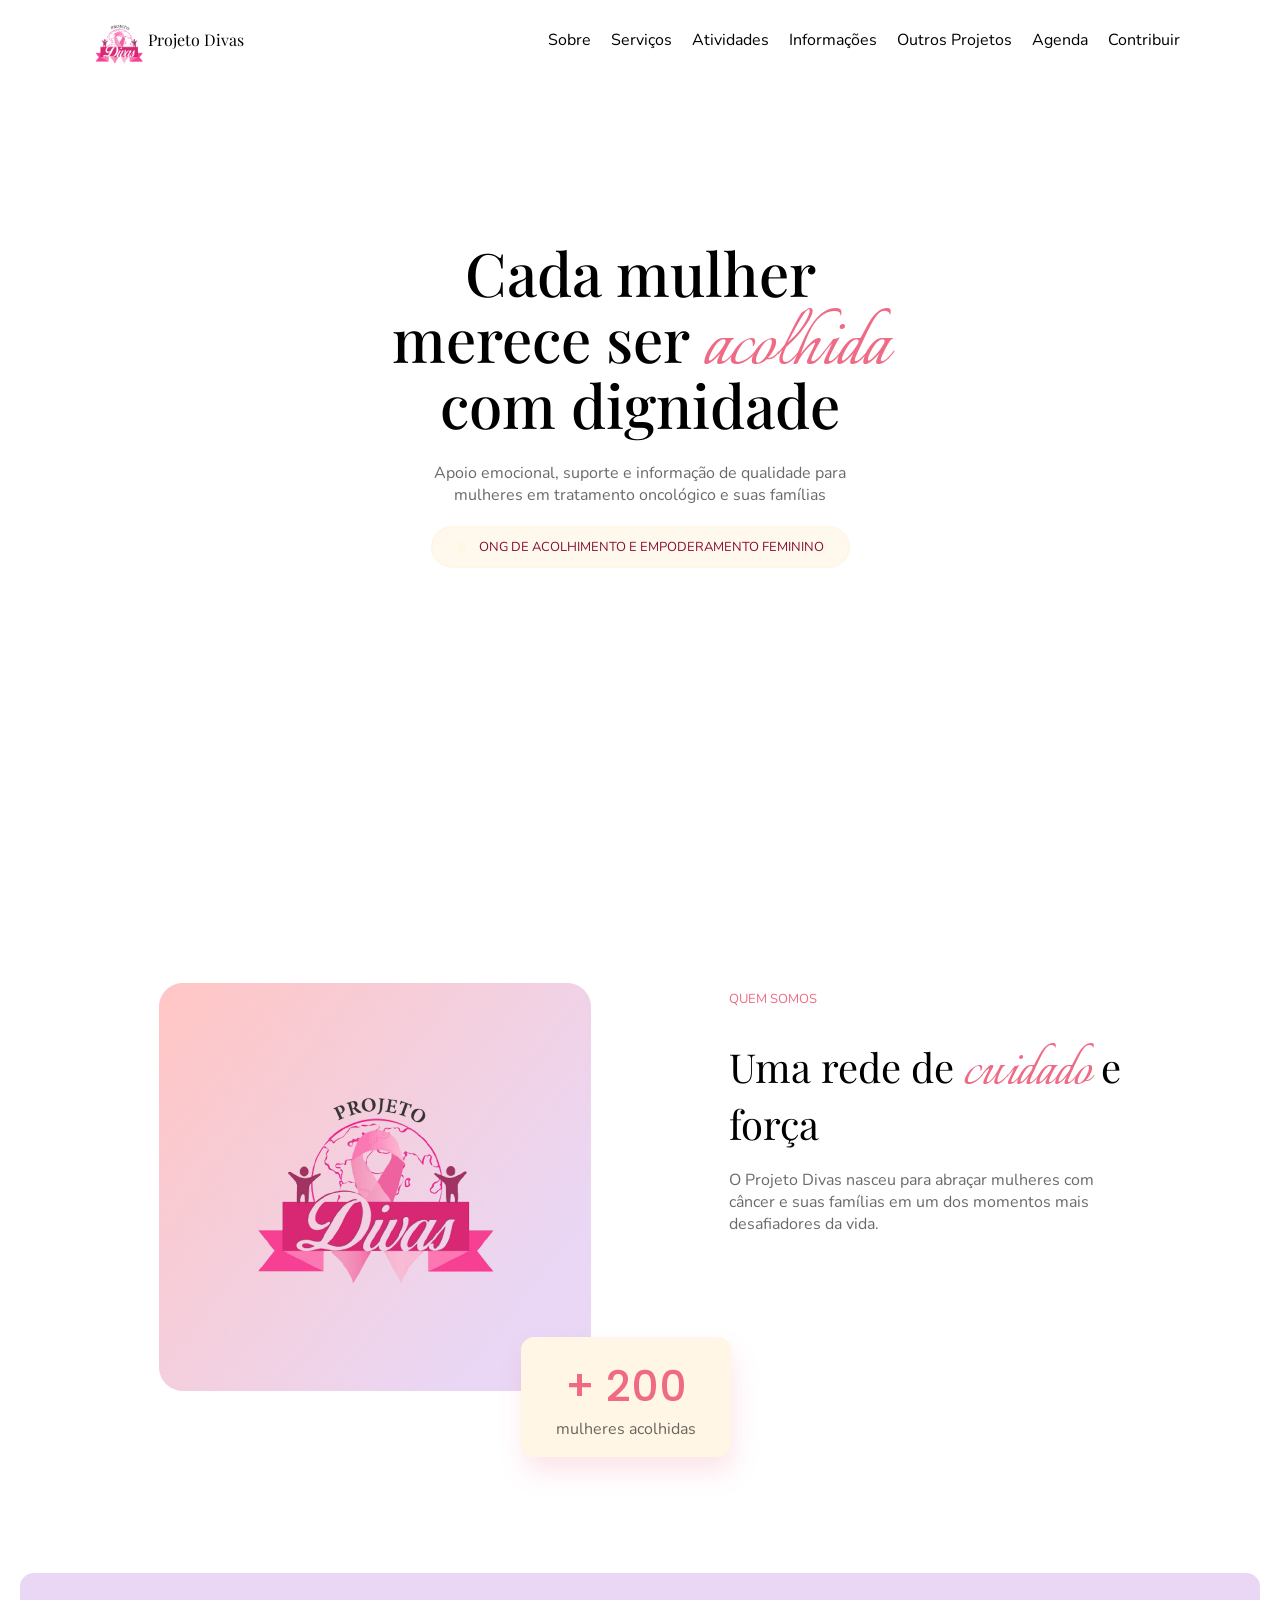
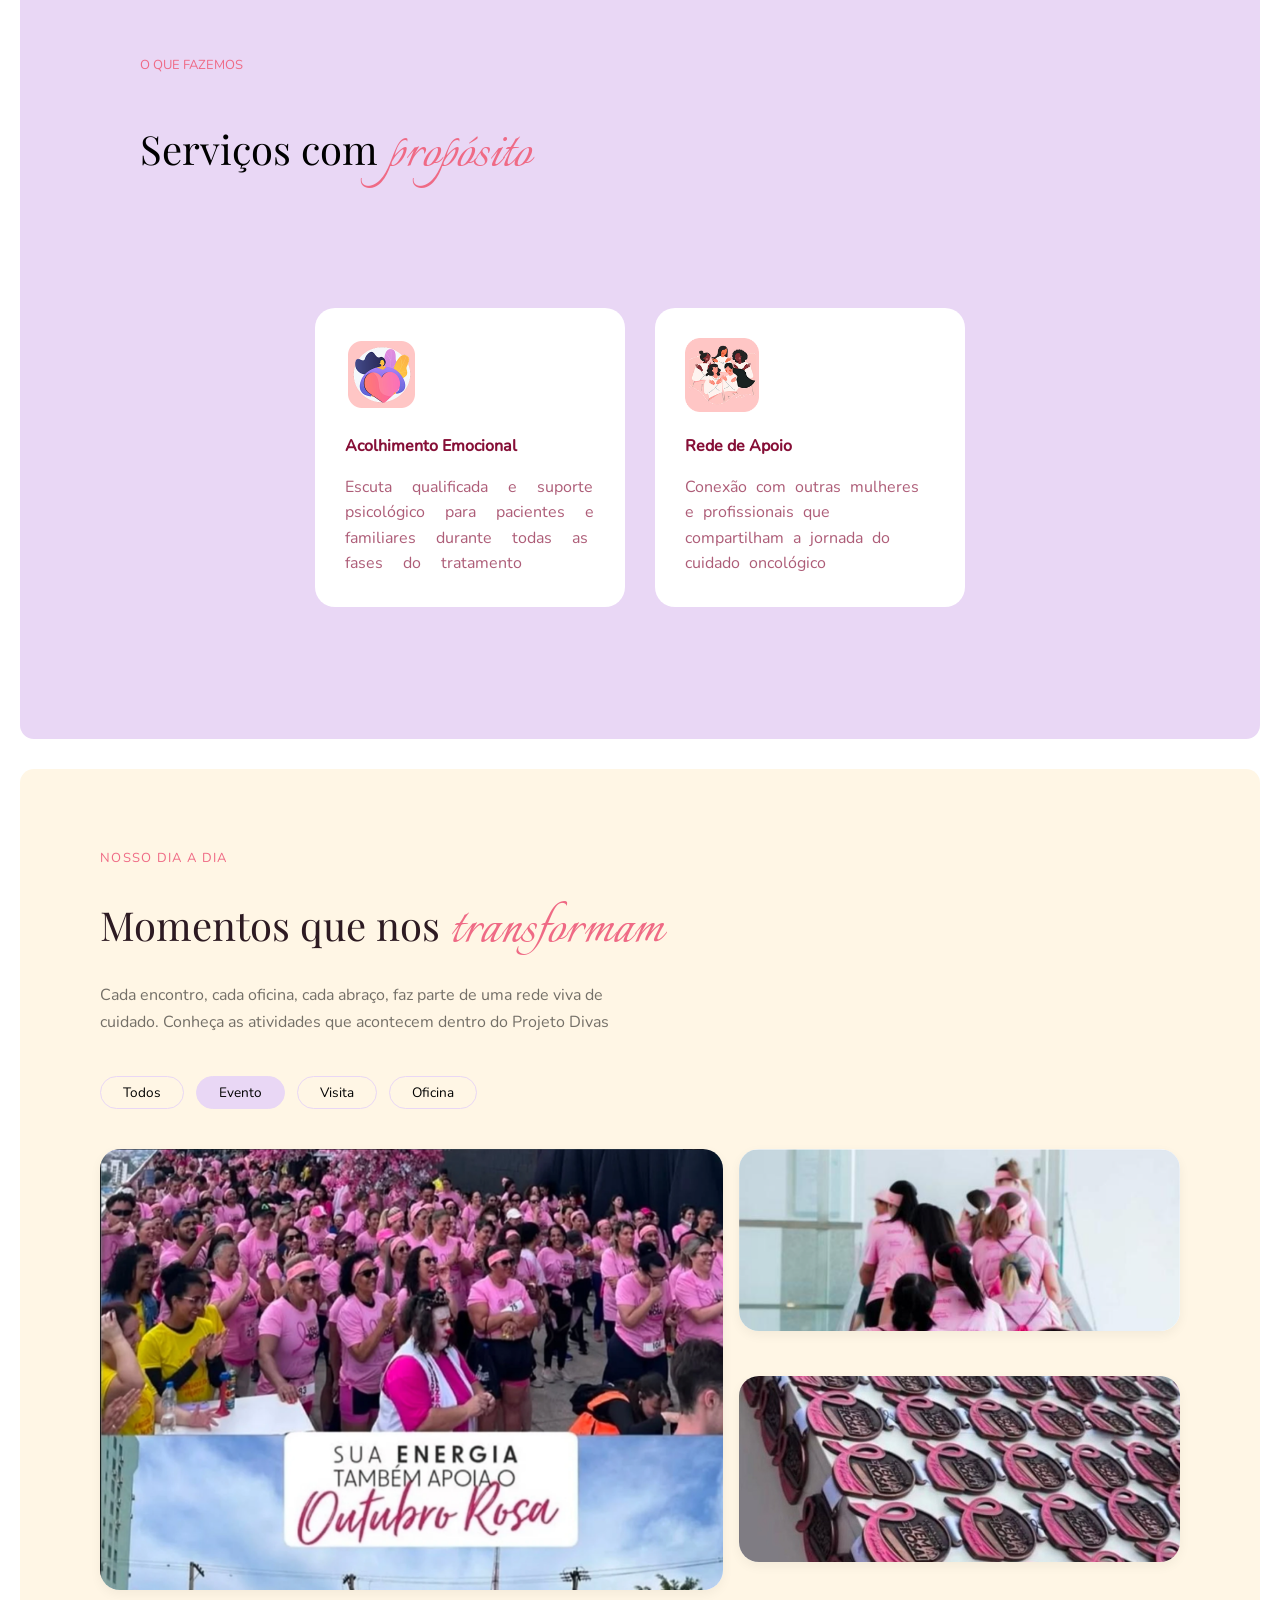
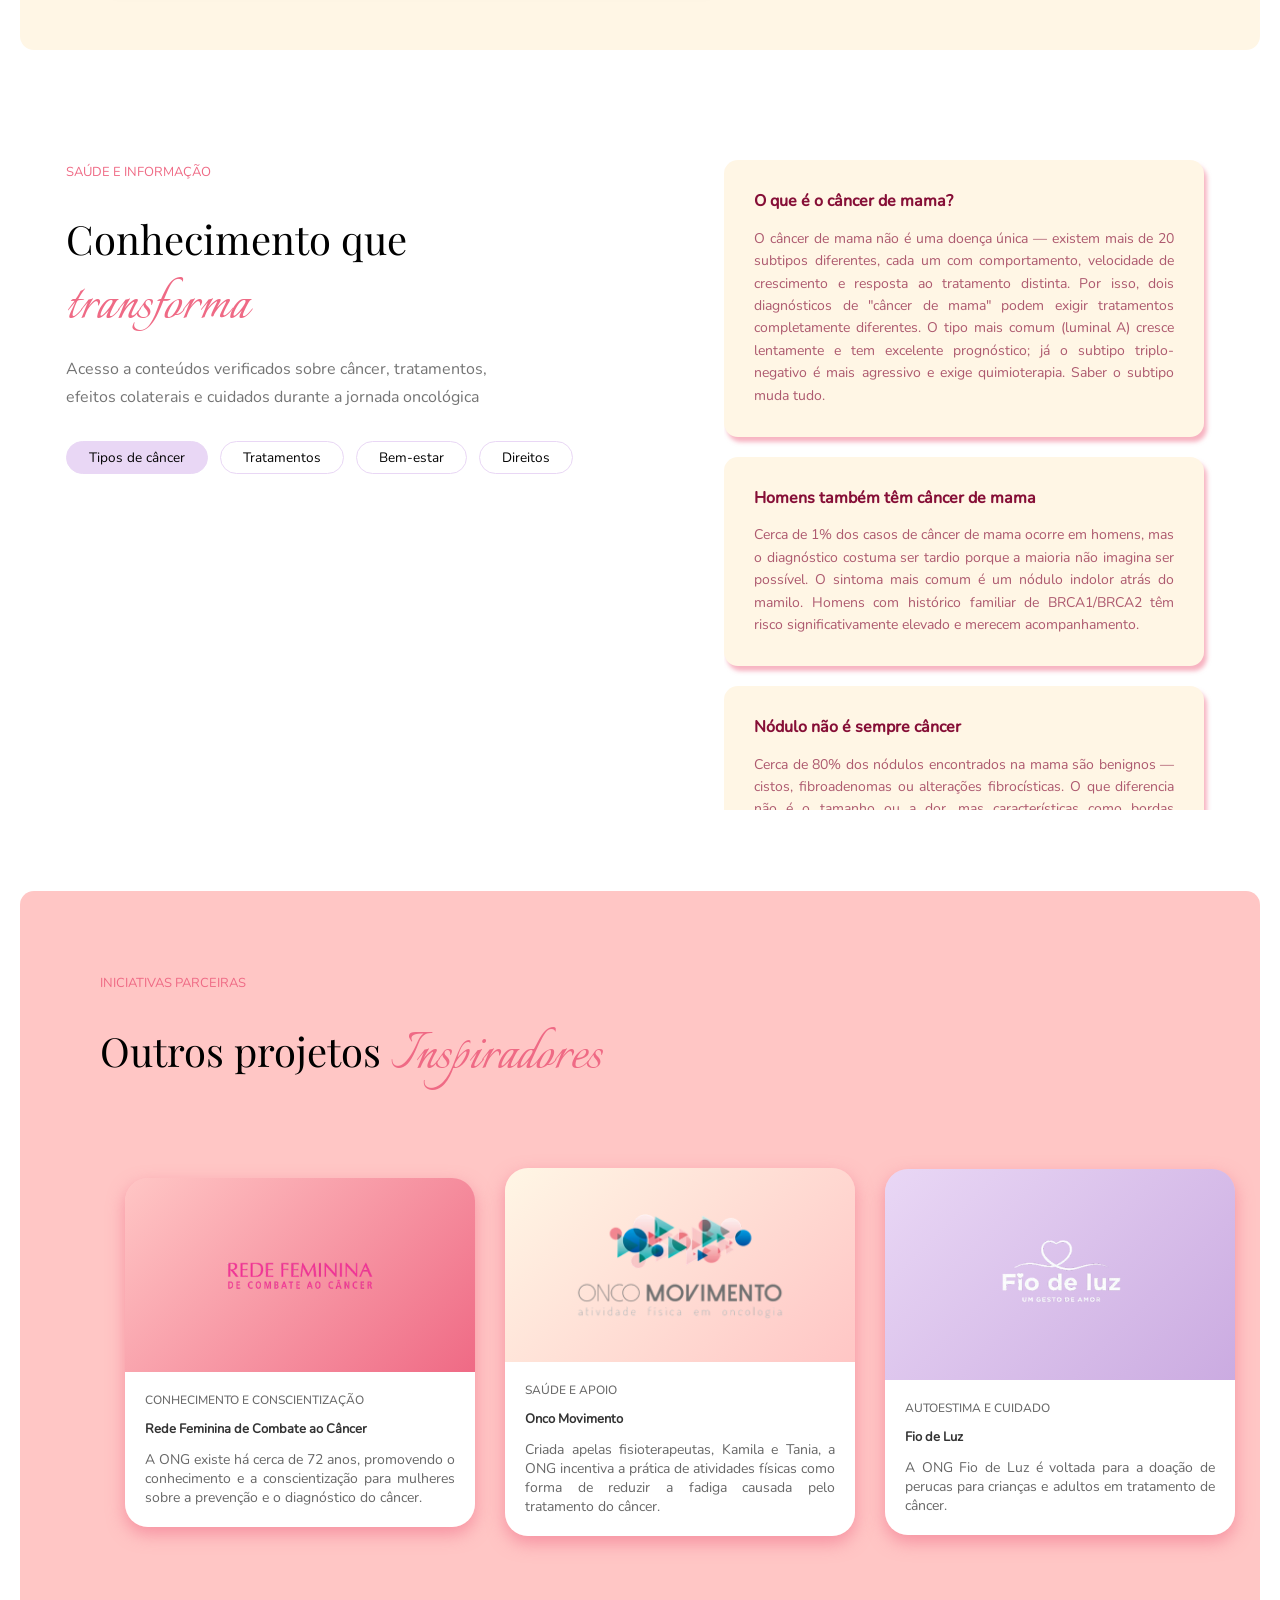
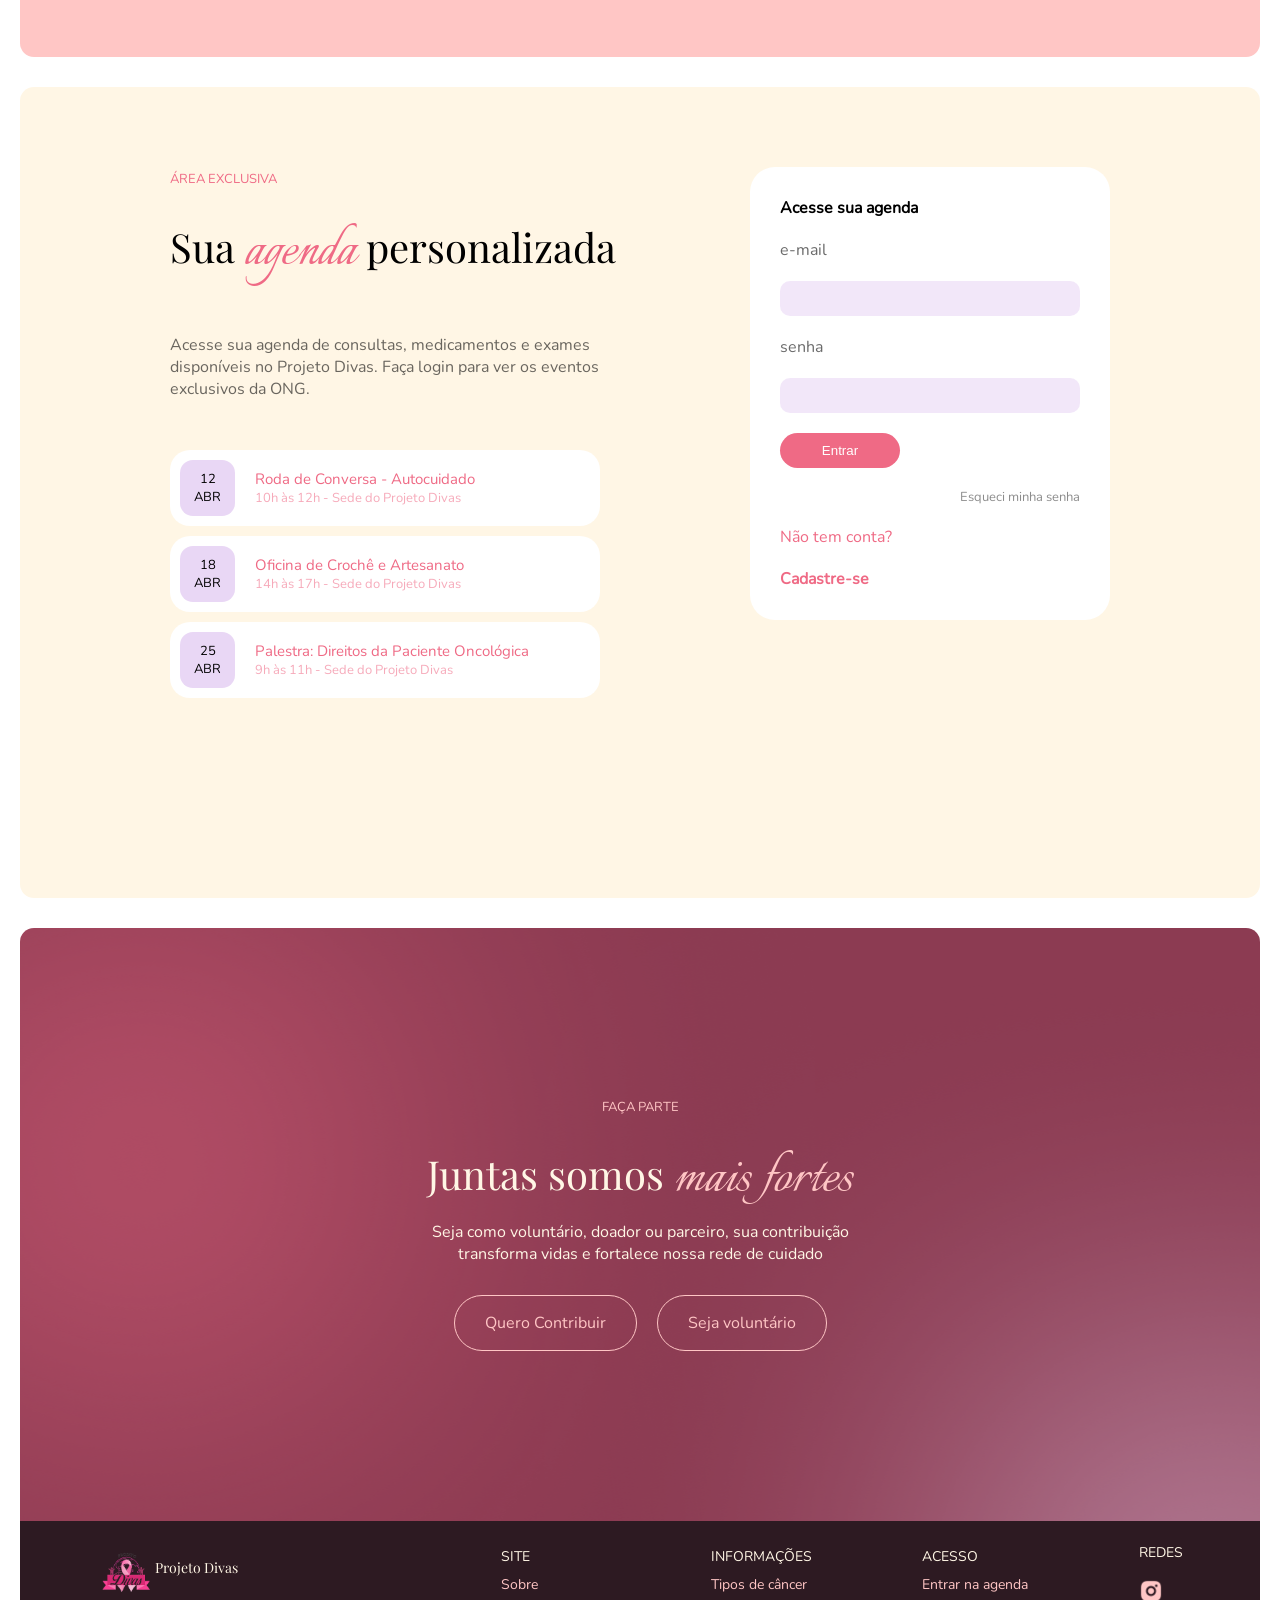
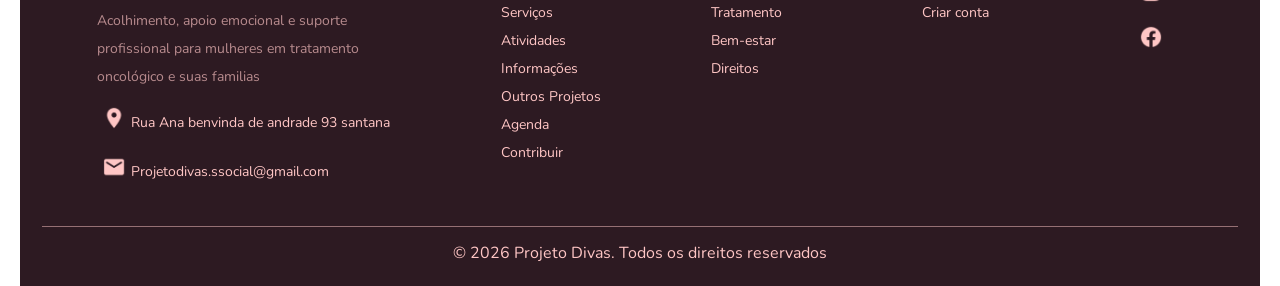
==== commit dde60aae: "feat: projeto divas fullstack integrado" ====
--- a/admin.html
+++ b/admin.html
@@ -104,6 +104,20 @@
                     </div>
                 </div>
 
+                <!-- TIPO DE EVENTO: enviado como tipoEvento para o backend -->
+                <label>TIPO DE EVENTO</label>
+                <select id="tipo-evento-input" required>
+                  <option value="roda-de-conversa">Roda de Conversa</option>
+                  <option value="workshop">Workshop</option>
+                  <option value="palestra">Palestra</option>
+                  <option value="consulta">Consulta</option>
+                  <option value="outros">Outros</option>
+                </select>
+
+                <!-- LOCAL: preenchido via API (/localidades) pelo admin.js -->
+                <label>LOCAL</label>
+                <input type="text" id="local-input" placeholder="Digite o endereço">
+
                 <label>TÍTULO DO EVENTO</label>
                 <input type="text" id="titulo-input" placeholder="Ex: Roda de Conversa" required />
 
@@ -119,7 +133,8 @@
     </div>
 
     <!-- SCRIPTS -->
-    <script src="./js/auth-mock.js"></script>
+    <!-- api.js deve ser o primeiro: define Auth, DivasAPI e helpers globais -->
+    <script src="./js/api.js"></script>
     <script src="./js/calendario.js"></script>
     <script src="./js/admin.js"></script>
 </body>
--- a/css/admin.css
+++ b/css/admin.css
@@ -40,20 +40,33 @@
 
 /* Scrollbar personalizada */
 ::-webkit-scrollbar {
-  width: 8px;
-}
-
+  width: 8px; /* Largura da barra */
+}
+
+/* Esconde o fundo/trilho da barra */
 ::-webkit-scrollbar-track {
-  background: transparent;
-}
-
+  background: transparent !important;
+  border: none !important;
+}
+
+/* Estiliza a barrinha (Thumb) */
 ::-webkit-scrollbar-thumb {
-  background-color: rgba(239, 106, 133, 0.5);
+  background-color: rgb(204, 204, 204); 
   border-radius: 20px;
-}
-
+  border: 2px solid transparent;
+  background-clip: content-box;
+}
+
+/* Efeito ao passar o mouse */
 ::-webkit-scrollbar-thumb:hover {
-  background-color: #ef6a85;
+  background-color: #ef6a85; /* Rosa sólido */
+}
+
+/* Esconde as setinhas */
+::-webkit-scrollbar-button {
+  display: none;
+  height: 0;
+  width: 0;
 }
 
 body {
@@ -62,126 +75,150 @@
 }
 
 /* =========================================
-   2. LAYOUT PRINCIPAL
+   2. AJUSTE DASHBOARD (CORRIGIDO)
    ========================================= */
+
 
 .dashboard-grid {
   display: grid;
-  grid-template-columns: 260px 1fr 340px;
-  height: 100vh;
+  /* Esquerda fixa | Centro flexível | Direita fixa */
+  grid-template-columns: 240px 1fr 320px;
+
+  height: 100dvh; /* 100% da altura da viewport (melhor que 100vh no mobile) */
   width: 100%;
-  overflow: hidden;
+  overflow: hidden; /* Impede que a página inteira role */
+}
+
+.conteudo-principal {
+  background-color: rgba(233, 215, 245, 0.59);
 }
 
 /* =========================================
-   3. SIDEBAR ESQUERDA
+   3. MENU LATERAL
    ========================================= */
 
 .sidebar-esq {
   background-color: #ffffff;
-  border-right: 1px solid #f0e6ed;
+  border-right: 1px solid #e5e7eb;
   display: flex;
   flex-direction: column;
-  padding: 30px 20px;
-  height: 100vh;
-}
-
-.sidebar-topo {
-  margin-bottom: 50px;
-}
-
-.logo {
+  padding: 24px 12px;
+
+
+  justify-content: space-between;
+  height: 100vh; /* Altura total da tela */
+  position: sticky;
+  top: 0;
+
+  .sidebar-topo {
+    margin-bottom: 40px;
+  }
+
+  .logo {
+    display: flex;
+    align-items: center;
+    gap: 12px;
+
+    img {
+      width: 58px;
+      height: 49px;
+    }
+
+    span {
+      color: rgba(45, 26, 34, 0.82);
+      font-family: "PlayfairDisplay", sans-serif;
+    }
+  }
+}
+
+.menu-navegacao {
+  display: flex;
+  flex-direction: column;
+  gap: 12px; /* Espaço entre os botões */
+  flex: 1; /* Ocupa o espaço disponível */
+}
+
+.bt-navegacao {
+  display: flex;
+  align-items: center;
+  gap: 12px; /* Espaço entre ícone e texto */
+  padding: 9px 16px;
+  border-radius: 12px;
+  text-decoration: none;
+  color: rgba(45, 26, 34, 0.82);
+  font-size: 15px;
+  transition: all 0.3s ease;
+  cursor: pointer;
+
+   outline: none;
+  border: none;
+
+  &:hover {
+    background-color: rgba(239, 106, 133, 0.1);
+    span {
+      color: #ef6a85;
+    }
+  }
+
+  &.active {
+    background-color: #ef6a85; /* Rosa claro */
+    color: #fff6e5;
+    border: none;
+    outline: none;
+  }
+
+  img {
+    width: 22px;
+    height: 22px;
+  }
+}
+
+
+.perfil {
   display: flex;
   align-items: center;
   gap: 12px;
-}
-
-.logo img {
-  width: 50px;
-  height: 50px;
-  object-fit: contain;
-}
-
-.logo span {
-  color: #2d1a22;
-  font-family: "PlayfairDisplay", serif;
-  font-size: 20px;
-  font-weight: 500;
-}
-
-.menu-navegacao {
-  display: flex;
-  flex-direction: column;
-  gap: 10px;
-  flex: 1;
-}
-
-.bt-navegacao {
-  display: flex;
-  align-items: center;
-  gap: 12px;
-  padding: 12px 16px;
-  border-radius: 12px;
-  text-decoration: none;
-  color: #2d1a22;
-  font-size: 15px;
-  font-weight: 500;
-  transition: all 0.3s ease;
-  cursor: pointer;
-  border: none;
-  background: transparent;
-}
-
-.bt-navegacao:hover {
-  background-color: rgba(239, 106, 133, 0.1);
-  color: #ef6a85;
-}
-
-.bt-navegacao.active {
-  background-color: #ef6a85;
-  color: #fff;
-}
-
-.bt-navegacao img {
-  width: 20px;
-  height: 20px;
-}
-
-.perfil {
-  display: flex;
-  align-items: center;
-  gap: 12px;
-  padding: 12px;
+  padding: 9px;
+  width: 205px;
   border-radius: 12px;
   margin-top: auto;
+  text-decoration: none; /* Remove sublinhado do link */
   cursor: pointer;
   transition: all 0.3s ease;
-}
-
-.perfil:hover {
-  background-color: rgba(239, 106, 133, 0.1);
-}
-
-.avatar {
-  width: 45px;
-  height: 45px;
-  border-radius: 50%;
-  background-color: #ffc6c5;
-  display: flex;
-  align-items: center;
-  justify-content: center;
-}
-
-.avatar img {
-  width: 25px;
-  height: 25px;
-  border-radius: 50%;
-}
-
-.nome-paciente {
-  color: #2d1a22;
-  font-size: 14px;
-  font-weight: 500;
+
+  &:hover {
+    background-color: rgba(239, 106, 133, 0.1);
+
+    .nome-paciente {
+      color: #ef6a85; /* Muda cor do texto no hover */
+    }
+  }
+
+  .avatar {
+    width: 45px;
+    height: 45px;
+    border-radius: 50%;
+    background-color: #ffc6c5;
+    display: flex;
+    align-items: center;
+    justify-content: center;
+    flex-shrink: 0;
+
+    img {
+      width: 23px;
+      height: 23px;
+      border-radius: 50%;
+      object-fit: cover;
+    }
+  }
+
+  .nome-paciente {
+    color: rgba(45, 26, 34, 0.82);
+    font-size: 13px;
+    font-weight: 500;
+    text-decoration: none;
+    transition: color 0.3s;
+  }
 }
 
 /* =========================================
@@ -224,6 +261,61 @@
   font-size: 56px;
 }
 
+/* Botão de excluir inline (no canto do card) */
+.btn-excluir-inline {
+  background: transparent;
+  border: none;
+  cursor: pointer;
+  padding: 5px;
+  border-radius: 6px;
+  transition: all 0.3s ease;
+  display: flex;
+  align-items: center;
+  justify-content: center;
+}
+
+.btn-excluir-inline:hover {
+  background: rgba(134, 15, 55, 0.1);
+}
+
+.btn-excluir-inline img {
+  width: 18px;
+  height: 18px;
+  opacity: 0.6;
+  transition: opacity 0.3s;
+}
+
+.btn-excluir-inline:hover img {
+  opacity: 1;
+}
+
+/* Ajuste no header do card */
+.card-header {
+  display: flex;
+  justify-content: space-between;
+  align-items: flex-start;
+  margin-bottom: 12px;
+}
+
+.card-header > div:first-child {
+  flex: 1;
+}
+
+.card-header .card-hora {
+  display: block;
+  font-size: 14px;
+  color: #860f37;
+  font-weight: 600;
+  margin-bottom: 4px;
+}
+
+.card-header .card-titulo {
+  font-size: 18px;
+  font-weight: 600;
+  color: #2d1a22;
+  margin: 0;
+}
+
 /* =========================================
    5. BARRA DE BUSCA
    ========================================= */
@@ -320,7 +412,8 @@
   padding: 10px 12px;
   border-radius: 10px;
   margin-right: 18px;
-  min-width: 60px;
+  width: 54px;
+  height: 54px;
 }
 
 .data-lateral .dia {
@@ -402,23 +495,21 @@
 .sidebar-dir {
   background-color: #fff;
   border-left: 1px solid #f0e6ed;
-  padding: 30px 20px;
+  padding: 15px 12px;
   overflow-y: auto;
 }
 
 .titulo {
   font-family: "PlayfairDisplay", serif;
   color: #2d1a22;
-  font-size: 20px;
+  font-size: 18px;
   font-weight: 400;
-  margin-bottom: 25px;
 }
 
 .calendario {
   background: #fff;
   border-radius: 16px;
   padding: 15px;
-  margin-bottom: 30px;
 }
 
 .calendario-header {
@@ -514,7 +605,7 @@
 }
 
 .form-novo-lembrete label {
-  font-size: 11px;
+  font-size: 10px;
   font-weight: 700;
   color: #555;
   text-transform: uppercase;
@@ -582,12 +673,12 @@
 
 .btn-salvar {
   margin-top: 10px;
-  padding: 14px;
+  padding: 10px;
   background: #ef6a85;
   color: #fff;
   border: none;
   border-radius: 10px;
-  font-size: 14px;
+  font-size: 12px;
   cursor: pointer;
   transition: all 0.3s ease;
 }
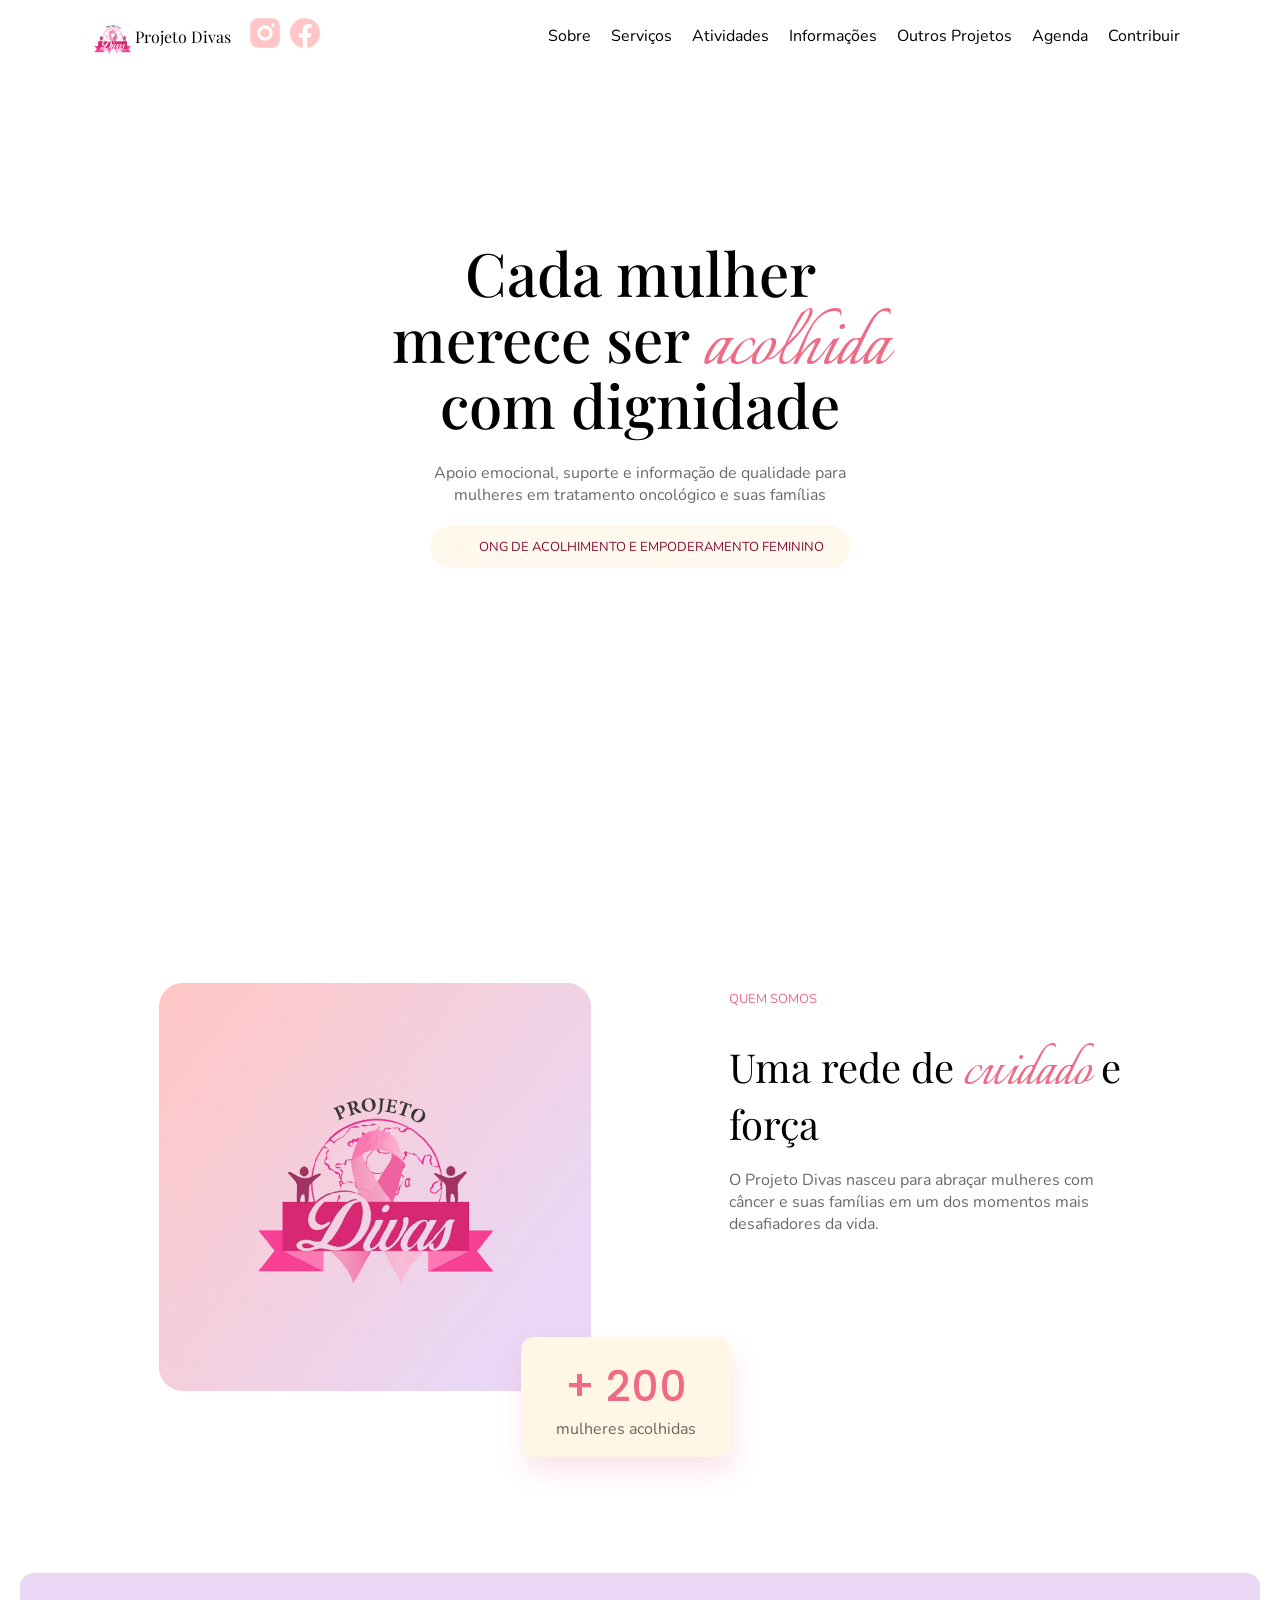
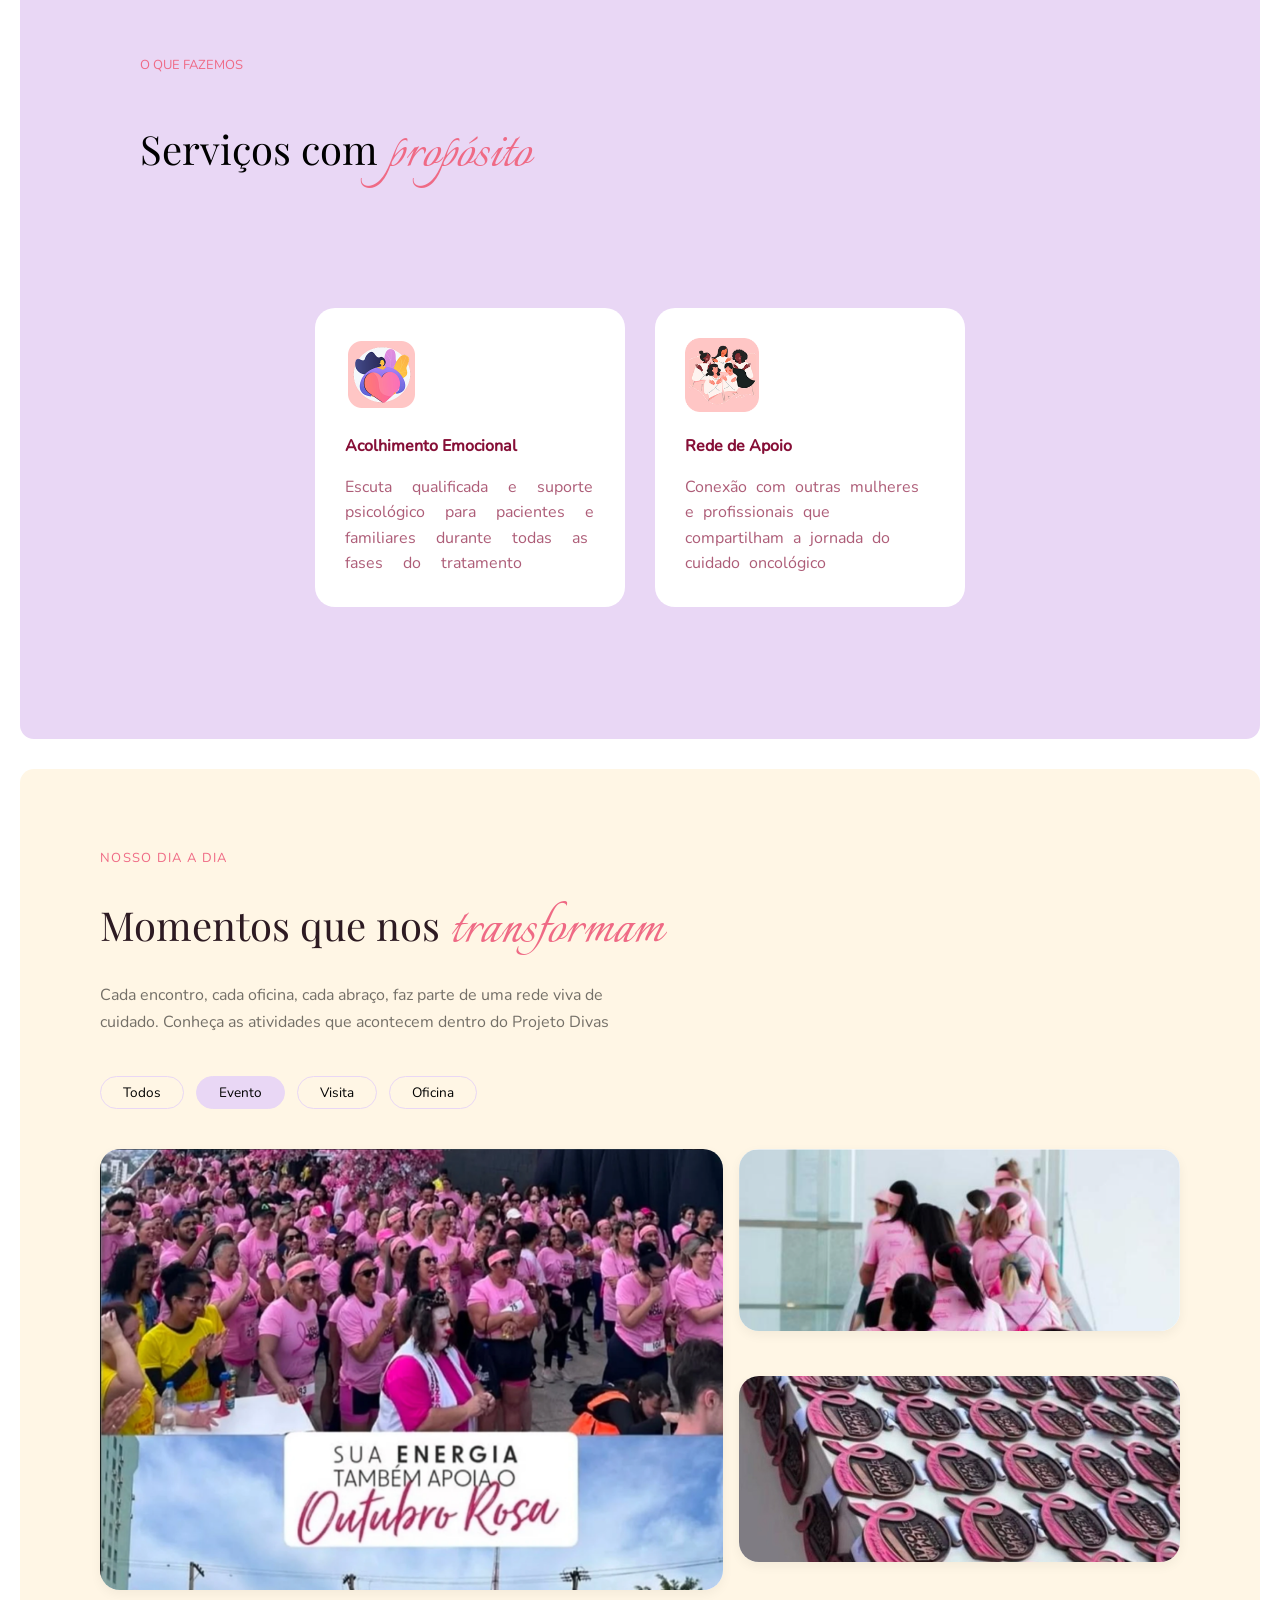
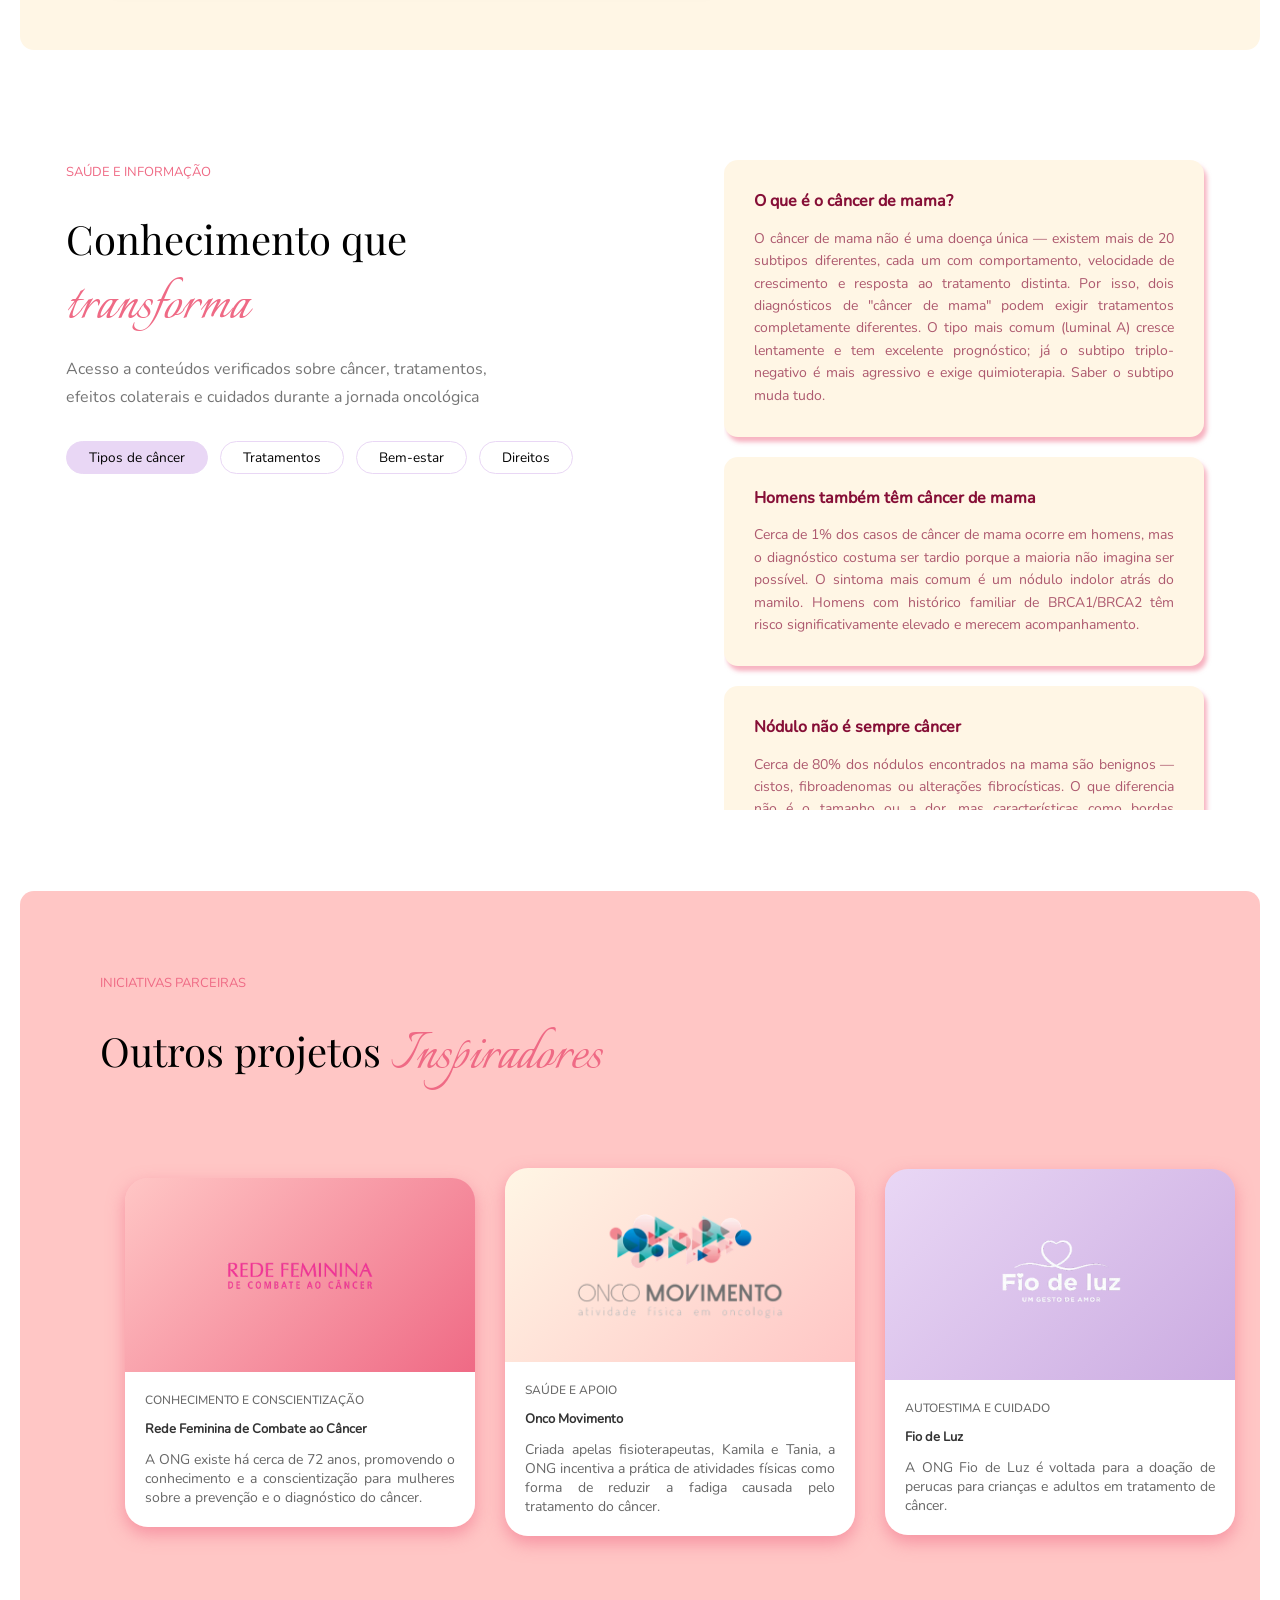
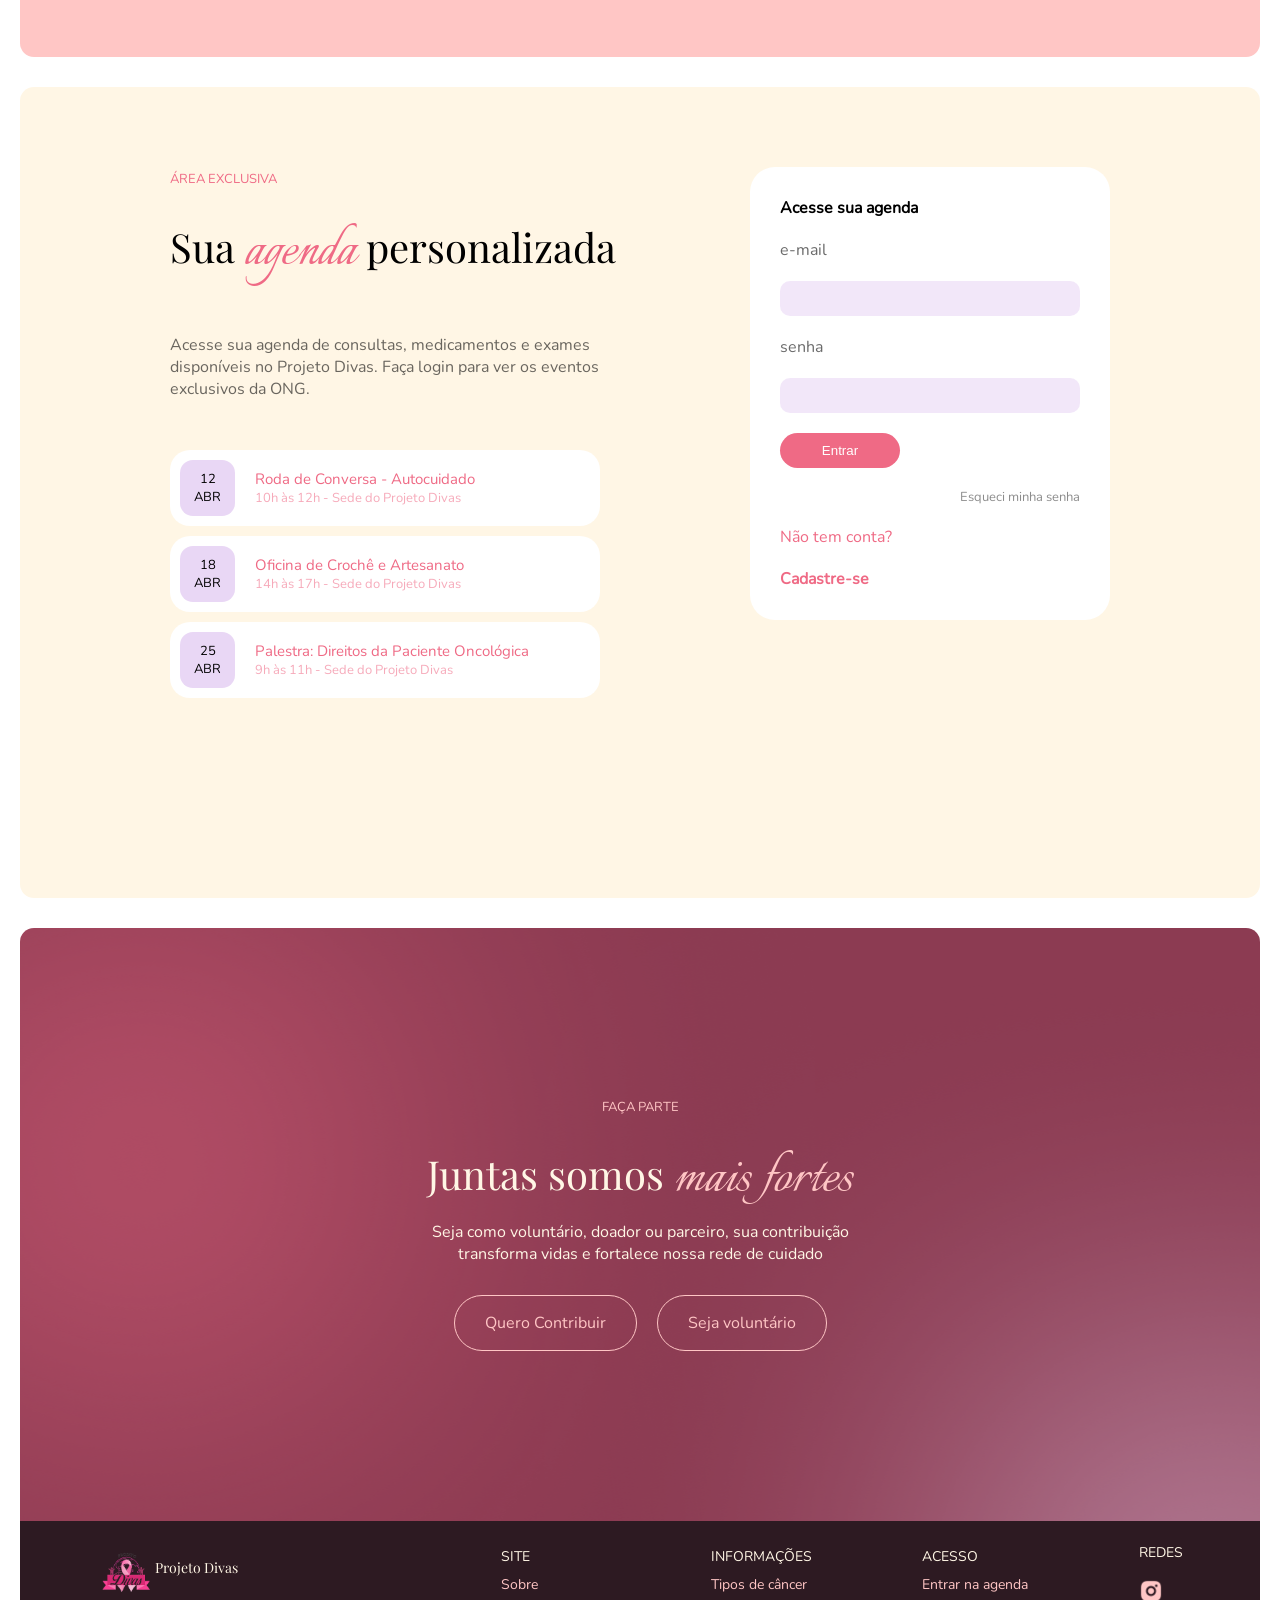
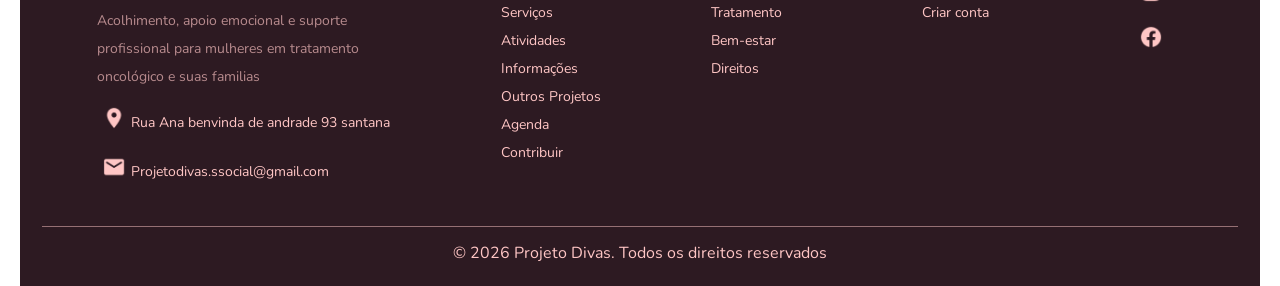
==== commit 439eeec9: "Alterações Elias e unificando CSSs" ====
--- a/admin.html
+++ b/admin.html
@@ -6,6 +6,7 @@
     <title>Admin - Projeto Divas</title>
     <link rel="icon" type="image/png" href="./images/logo.png">
     <link rel="stylesheet" href="./css/admin.css">
+    <link rel="stylesheet" href="./css/styles.css">
 </head>
 <body>
     <div class="dashboard-grid">
--- a/css/admin.css
+++ b/css/admin.css
@@ -1,76 +1,4 @@
-/* =========================================
-   1. CONFIGURAÇÕES GERAIS E FONTES
-   ========================================= */
-
-@font-face {
-  font-family: "Nunito";
-  src: url("../fonts/Nunito-Regular.ttf");
-}
-
-@font-face {
-  font-family: "Nunito-Medium";
-  src: url("../fonts/Nunito-Medium.ttf");
-}
-
-@font-face {
-  font-family: "PlayfairDisplay";
-  src: url("../fonts/PlayfairDisplay-Regular.ttf");
-}
-
-@font-face {
-  font-family: "PlayfairDisplay-Medium";
-  src: url("../fonts/PlayfairDisplay-Medium.ttf");
-}
-
-@font-face {
-  font-family: "Italianno";
-  src: url("../fonts/Italianno-Regular.ttf");
-}
-
-@font-face {
-  font-family: "Poppins";
-  src: url("../fonts/Poppins-Medium.ttf");
-}
-
-* {
-  margin: 0;
-  padding: 0;
-  box-sizing: border-box;
-}
-
-/* Scrollbar personalizada */
-::-webkit-scrollbar {
-  width: 8px; /* Largura da barra */
-}
-
-/* Esconde o fundo/trilho da barra */
-::-webkit-scrollbar-track {
-  background: transparent !important;
-  border: none !important;
-}
-
-/* Estiliza a barrinha (Thumb) */
-::-webkit-scrollbar-thumb {
-  background-color: rgb(204, 204, 204); 
-  border-radius: 20px;
-  border: 2px solid transparent;
-  background-clip: content-box;
-}
-
-/* Efeito ao passar o mouse */
-::-webkit-scrollbar-thumb:hover {
-  background-color: #ef6a85; /* Rosa sólido */
-}
-
-/* Esconde as setinhas */
-::-webkit-scrollbar-button {
-  display: none;
-  height: 0;
-  width: 0;
-}
-
 body {
-  font-family: "Nunito", sans-serif;
   background-color: #f8f5fc;
 }
 
--- a/css/styles.css
+++ b/css/styles.css
@@ -0,0 +1,78 @@
+/* =========================================
+1. CONFIGURAÇÕES GERAIS E FONTES
+========================================= */
+
+@font-face {
+font-family: "Nunito";
+src: url("../fonts/Nunito-Regular.ttf");
+}
+
+@font-face {
+font-family: "Nunito-Medium";
+src: url("../fonts/Nunito-Medium.ttf");
+}
+
+@font-face {
+font-family: "PlayfairDisplay";
+src: url("../fonts/PlayfairDisplay-Regular.ttf");
+}
+
+@font-face {
+font-family: "PlayfairDisplay - Medium";
+src: url("../fonts/PlayfairDisplay-Medium.ttf");
+}
+
+@font-face {
+font-family: "Italianno";
+src: url("../fonts/Italianno-Regular.ttf");
+}
+
+@font-face {
+font-family: "Poppins";
+src: url("../fonts/Poppins-Medium.ttf");
+}
+
+* {
+margin: 0;
+padding: 0;
+box-sizing: border-box;
+}
+
+body{
+font-family: "Nunito", sans-serif;
+}
+
+/* Scrollbar personalizada */
+::-webkit-scrollbar {
+width: 8px; /* Largura da barra */
+}
+
+/* Esconde o fundo/trilho da barra */
+::-webkit-scrollbar-track {
+background: transparent !important;
+border: none !important;
+}
+
+/* Estiliza a barrinha (Thumb) */
+::-webkit-scrollbar-thumb {
+background-color: rgb(204, 204, 204); 
+border-radius: 20px;
+border: 2px solid transparent;
+background-clip: content-box;
+}
+
+/* Efeito ao passar o mouse */
+::-webkit-scrollbar-thumb:hover {
+background-color: #ef6a85; /* Rosa sólido */
+}
+
+/* Esconde as setinhas */
+::-webkit-scrollbar-button {
+display: none;
+height: 0;
+width: 0;
+}
+
+html {
+    scroll-behavior: smooth; /* Rolagem suave */
+}
